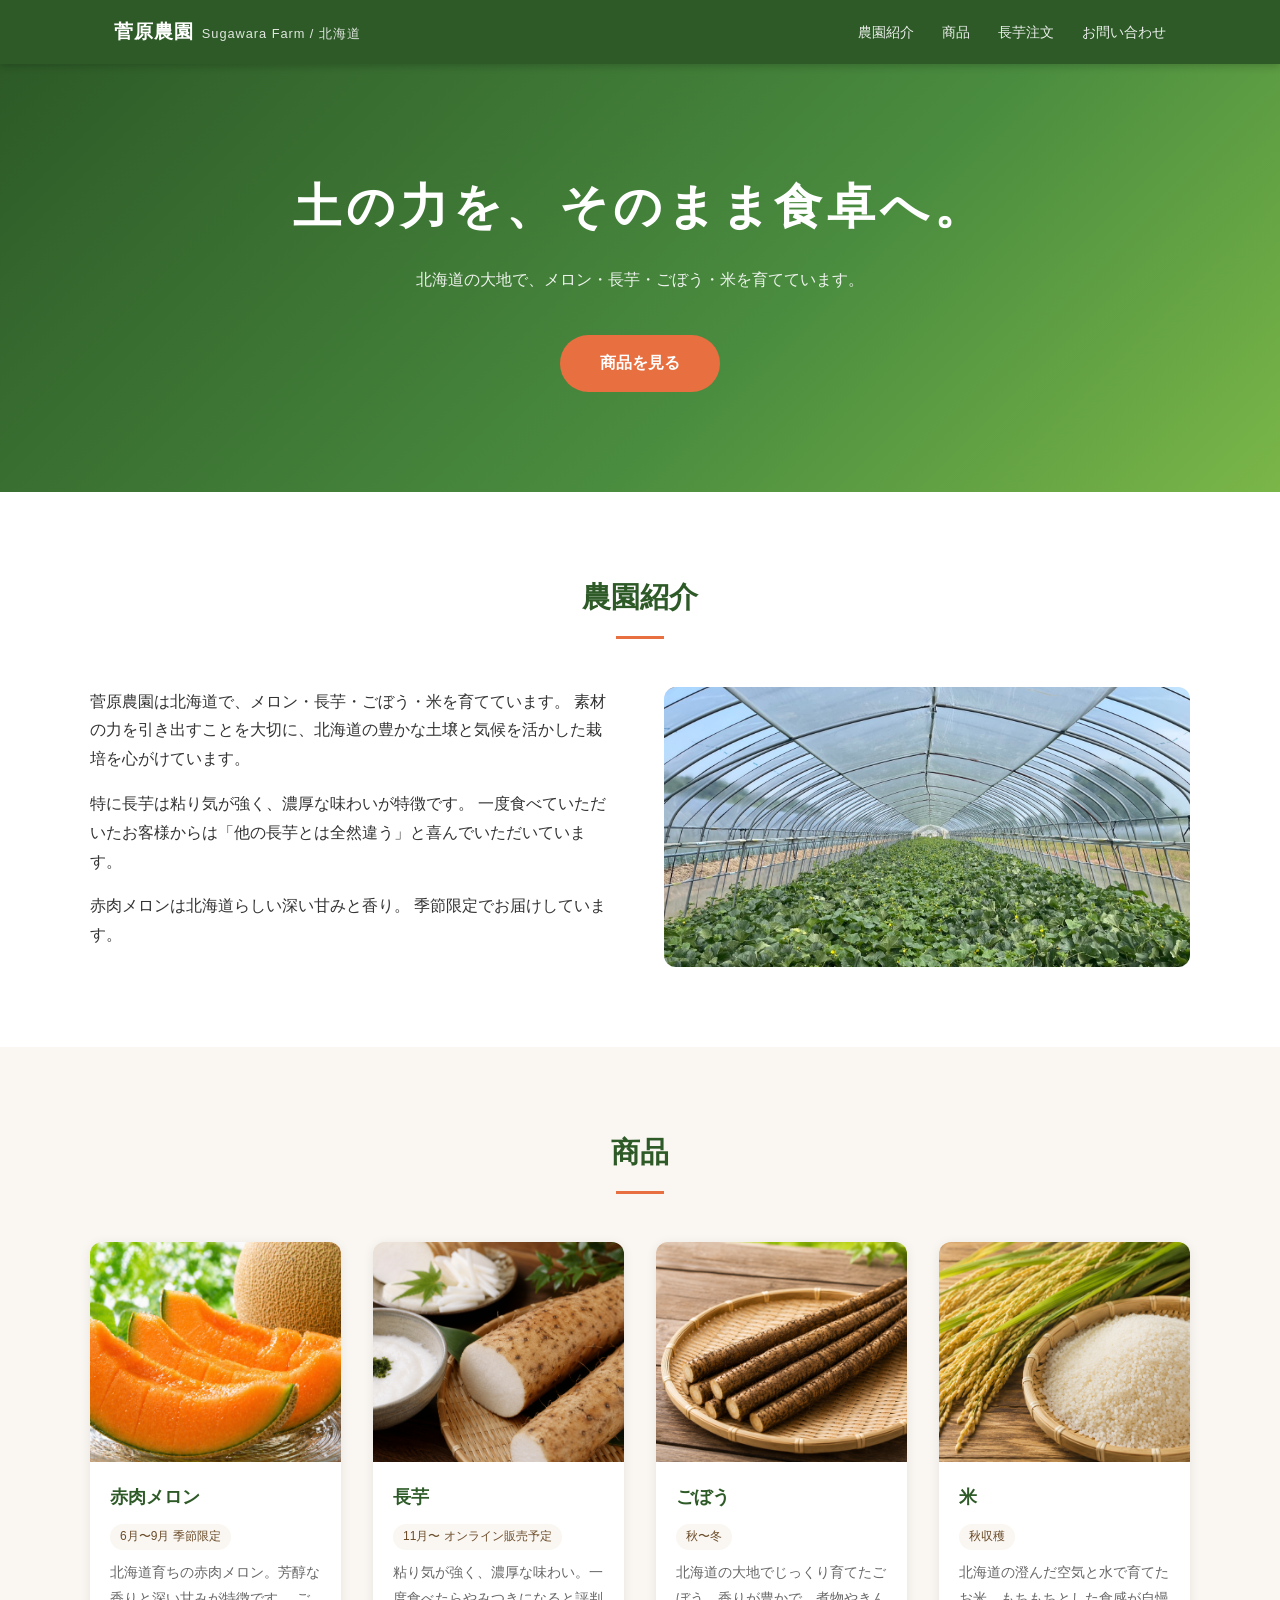
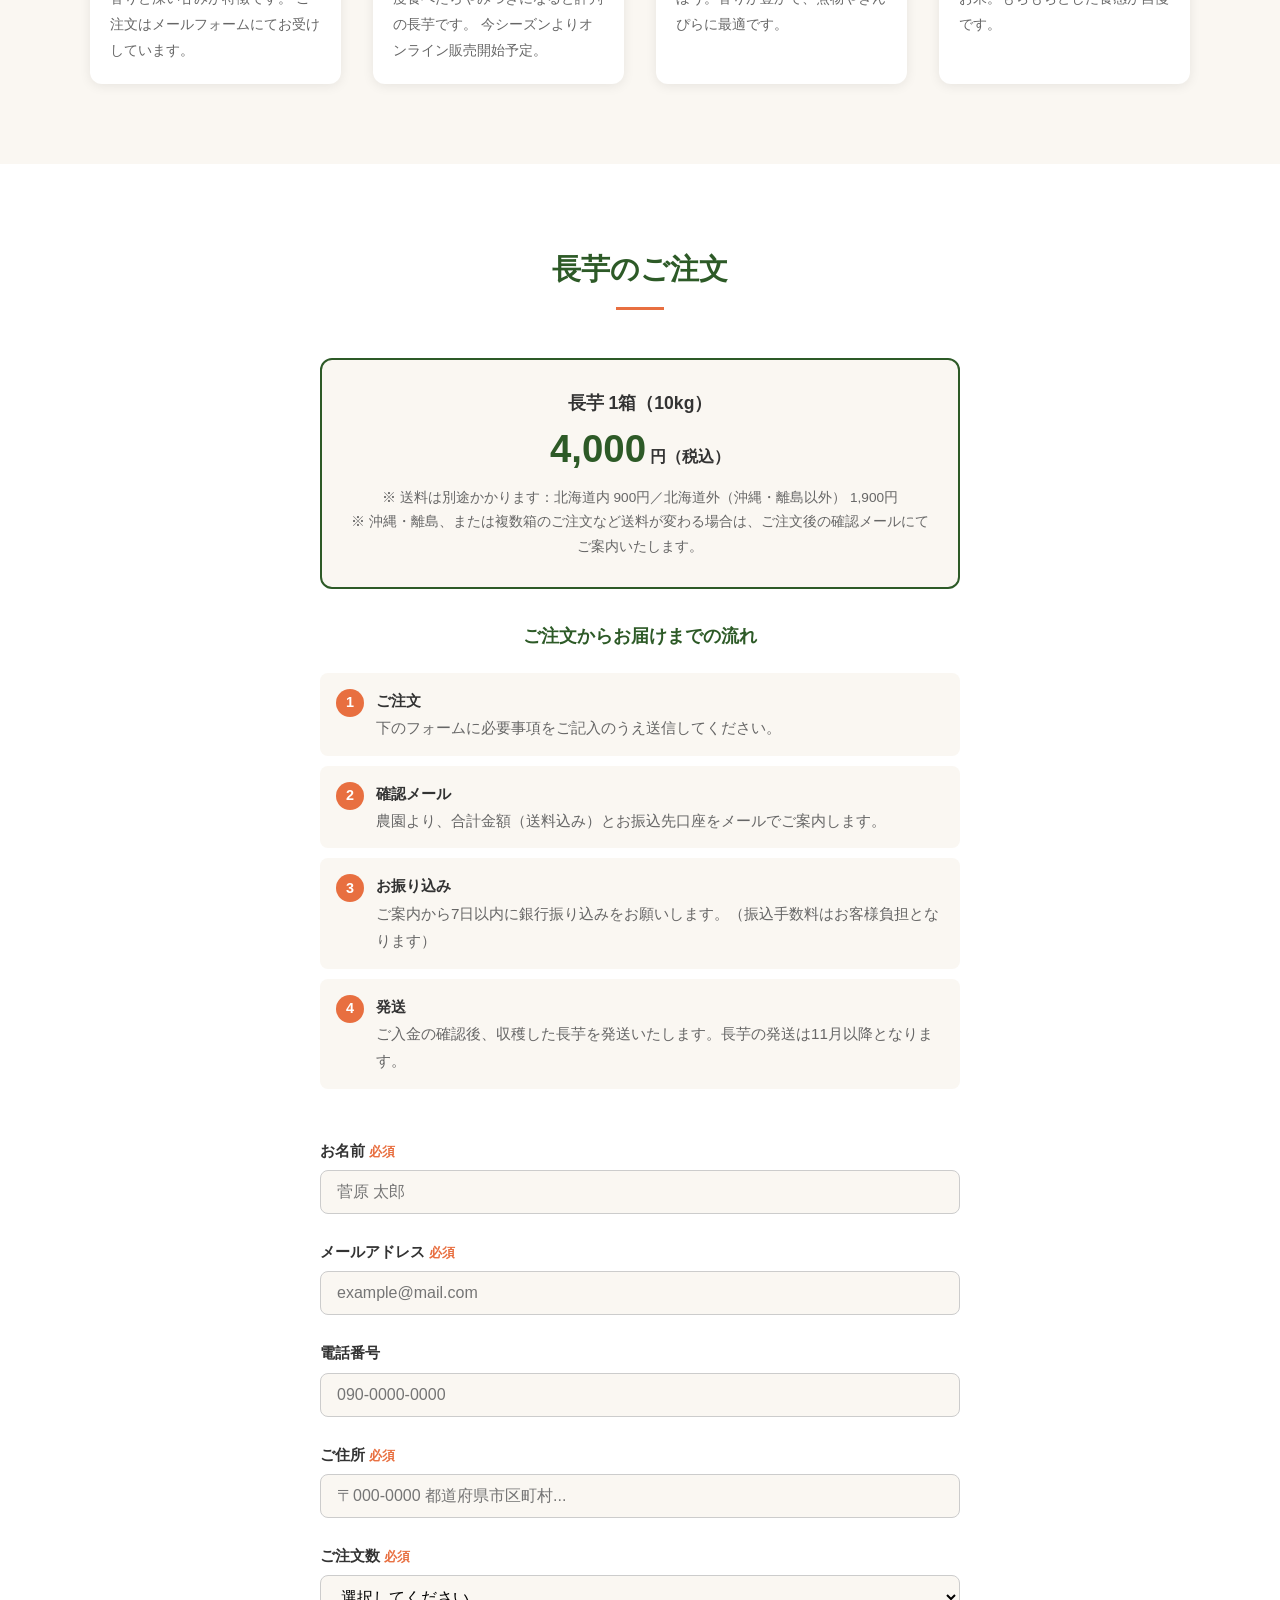
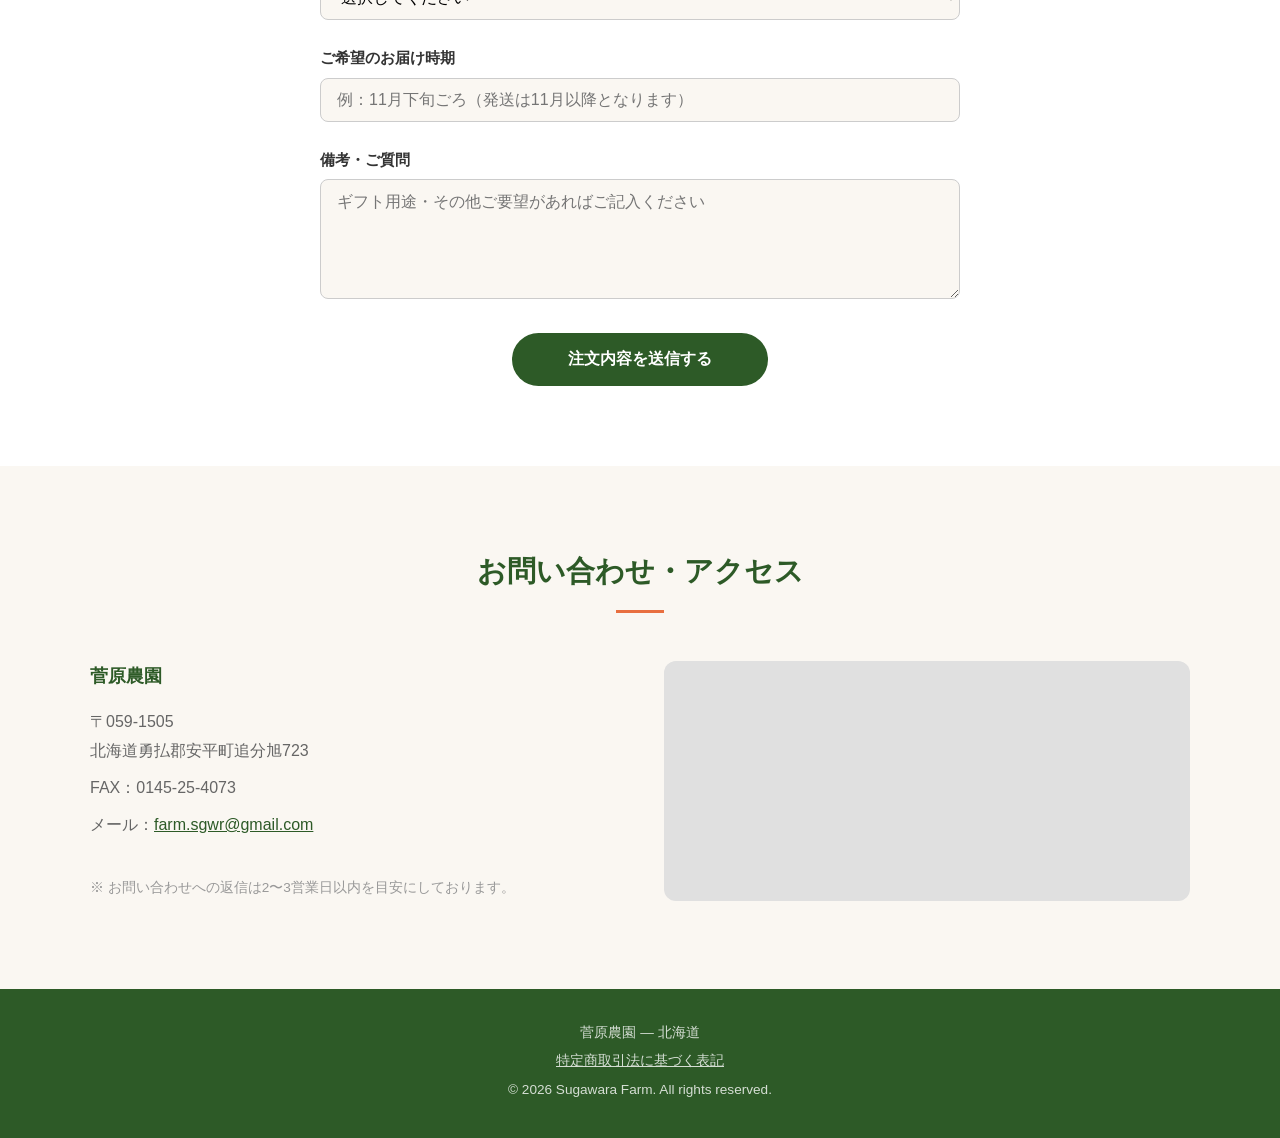
==== index.html @ 5e8b990f "お問い合わせ・特商法ページにメールアドレスを設定 Co-Authored-By: Claude Fable 5 <noreply@anthropic.com>" ====
<!DOCTYPE html>
<html lang="ja">
<head>
  <meta charset="UTF-8">
  <meta name="viewport" content="width=device-width, initial-scale=1.0">
  <title>菅原農園 | 北海道から、大地の恵みをお届けします</title>
  <meta name="description" content="北海道の菅原農園。赤肉メロン・長芋・ごぼう・米を育てています。土の力を、そのまま食卓へ。">
  <link rel="stylesheet" href="css/style.css">
</head>
<body>

  <!-- ヘッダー -->
  <header>
    <div class="header-inner">
      <div class="logo">
        菅原農園<span>Sugawara Farm / 北海道</span>
      </div>
      <nav>
        <ul>
          <li><a href="#about">農園紹介</a></li>
          <li><a href="#products">商品</a></li>
          <li><a href="#order">長芋注文</a></li>
          <li><a href="#contact">お問い合わせ</a></li>
        </ul>
      </nav>
    </div>
  </header>

  <!-- ヒーロー -->
  <section class="hero">
    <p class="hero-catchcopy">土の力を、そのまま食卓へ。</p>
    <p class="hero-sub">北海道の大地で、メロン・長芋・ごぼう・米を育てています。</p>
    <a href="#products" class="hero-btn">商品を見る</a>
  </section>

  <!-- 農園紹介 -->
  <section id="about">
    <div class="section-inner">
      <h2 class="section-title">農園紹介</h2>
      <div class="about-grid">
        <div class="about-text">
          <p>
            菅原農園は北海道で、メロン・長芋・ごぼう・米を育てています。
            素材の力を引き出すことを大切に、北海道の豊かな土壌と気候を活かした栽培を心がけています。
          </p>
          <p>
            特に長芋は粘り気が強く、濃厚な味わいが特徴です。
            一度食べていただいたお客様からは「他の長芋とは全然違う」と喜んでいただいています。
          </p>
          <p>
            赤肉メロンは北海道らしい深い甘みと香り。
            季節限定でお届けしています。
          </p>
        </div>
        <div class="about-img">
          <img src="images/farm.jpeg" alt="菅原農園のメロンハウス">
        </div>
      </div>
    </div>
  </section>

  <!-- 商品 -->
  <section id="products">
    <div class="section-inner">
      <h2 class="section-title">商品</h2>
      <div class="products-grid">

        <!-- メロン -->
        <div class="product-card">
          <div class="product-img melon">
            <img src="images/melon.png" alt="赤肉メロン">
          </div>
          <div class="product-body">
            <p class="product-name">赤肉メロン</p>
            <span class="product-season">6月〜9月 季節限定</span>
            <p class="product-desc">
              北海道育ちの赤肉メロン。芳醇な香りと深い甘みが特徴です。
              ご注文はメールフォームにてお受けしています。
            </p>
          </div>
        </div>

        <!-- 長芋 -->
        <div class="product-card">
          <div class="product-img nagaimo">
            <img src="images/nagaimo.png" alt="長芋">
          </div>
          <div class="product-body">
            <p class="product-name">長芋</p>
            <span class="product-season">11月〜 オンライン販売予定</span>
            <p class="product-desc">
              粘り気が強く、濃厚な味わい。一度食べたらやみつきになると評判の長芋です。
              今シーズンよりオンライン販売開始予定。
            </p>
          </div>
        </div>

        <!-- ごぼう -->
        <div class="product-card">
          <div class="product-img gobo">
            <img src="images/gobou.png" alt="ごぼう">
          </div>
          <div class="product-body">
            <p class="product-name">ごぼう</p>
            <span class="product-season">秋〜冬</span>
            <p class="product-desc">
              北海道の大地でじっくり育てたごぼう。香りが豊かで、煮物やきんぴらに最適です。
            </p>
          </div>
        </div>

        <!-- 米 -->
        <div class="product-card">
          <div class="product-img rice">
            <img src="images/kome.png" alt="米">
          </div>
          <div class="product-body">
            <p class="product-name">米</p>
            <span class="product-season">秋収穫</span>
            <p class="product-desc">
              北海道の澄んだ空気と水で育てたお米。もちもちとした食感が自慢です。
            </p>
          </div>
        </div>

      </div>
    </div>
  </section>

  <!-- 長芋注文フォーム -->
  <section id="order">
    <div class="section-inner">
      <h2 class="section-title">長芋のご注文</h2>

      <div class="price-box">
        <p class="price-item">長芋 1箱（10kg）</p>
        <p class="price-value">4,000<span>円（税込）</span></p>
        <p class="price-note">※ 送料は別途かかります：北海道内 900円／北海道外（沖縄・離島以外） 1,900円<br>※ 沖縄・離島、または複数箱のご注文など送料が変わる場合は、ご注文後の確認メールにてご案内いたします。</p>
      </div>

      <div class="order-flow">
        <h3>ご注文からお届けまでの流れ</h3>
        <ol>
          <li><strong>ご注文</strong><br>下のフォームに必要事項をご記入のうえ送信してください。</li>
          <li><strong>確認メール</strong><br>農園より、合計金額（送料込み）とお振込先口座をメールでご案内します。</li>
          <li><strong>お振り込み</strong><br>ご案内から7日以内に銀行振り込みをお願いします。（振込手数料はお客様負担となります）</li>
          <li><strong>発送</strong><br>ご入金の確認後、収穫した長芋を発送いたします。長芋の発送は11月以降となります。</li>
        </ol>
      </div>

      <!-- Formspree を使用（無料）。action の「YOUR_FORM_ID」を置き換えてください -->
      <form class="order-form" action="https://formspree.io/f/YOUR_FORM_ID" method="POST">

        <div class="form-group">
          <label>お名前<span class="required">必須</span></label>
          <input type="text" name="name" placeholder="菅原 太郎" required>
        </div>

        <div class="form-group">
          <label>メールアドレス<span class="required">必須</span></label>
          <input type="email" name="email" placeholder="example@mail.com" required>
        </div>

        <div class="form-group">
          <label>電話番号</label>
          <input type="tel" name="phone" placeholder="090-0000-0000">
        </div>

        <div class="form-group">
          <label>ご住所<span class="required">必須</span></label>
          <input type="text" name="address" placeholder="〒000-0000 都道府県市区町村..." required>
        </div>

        <div class="form-group">
          <label>ご注文数<span class="required">必須</span></label>
          <select name="quantity" required>
            <option value="">選択してください</option>
            <option value="1箱（10kg）">1箱（10kg）</option>
            <option value="2箱（20kg）">2箱（20kg）</option>
            <option value="3箱（30kg）">3箱（30kg）</option>
            <option value="その他">その他（備考欄にご記入ください）</option>
          </select>
        </div>

        <div class="form-group">
          <label>ご希望のお届け時期</label>
          <input type="text" name="delivery" placeholder="例：11月下旬ごろ（発送は11月以降となります）">
        </div>

        <div class="form-group">
          <label>備考・ご質問</label>
          <textarea name="message" placeholder="ギフト用途・その他ご要望があればご記入ください"></textarea>
        </div>

        <div class="form-submit">
          <button type="submit" class="submit-btn">注文内容を送信する</button>
        </div>

      </form>
    </div>
  </section>

  <!-- お問い合わせ・アクセス -->
  <section id="contact">
    <div class="section-inner">
      <h2 class="section-title">お問い合わせ・アクセス</h2>
      <div class="contact-grid">
        <div class="contact-info">
          <h3>菅原農園</h3>
          <p>〒059-1505<br>北海道勇払郡安平町追分旭723</p>
          <p>FAX：0145-25-4073</p>
          <p>メール：<a href="mailto:farm.sgwr@gmail.com">farm.sgwr@gmail.com</a></p>
          <br>
          <p style="color: #999; font-size: 0.85rem;">
            ※ お問い合わせへの返信は2〜3営業日以内を目安にしております。
          </p>
        </div>
        <div class="map-placeholder">
          <iframe src="https://maps.google.com/maps?q=北海道勇払郡安平町追分旭723&output=embed" width="100%" height="240" style="border:0; border-radius:12px;" allowfullscreen="" loading="lazy"></iframe>
        </div>
      </div>
    </div>
  </section>

  <!-- フッター -->
  <footer>
    <p>菅原農園 — 北海道</p>
    <p><a href="tokushoho.html" style="text-decoration: underline;">特定商取引法に基づく表記</a></p>
    <p>&copy; 2026 Sugawara Farm. All rights reserved.</p>
  </footer>

</body>
</html>
---- css/style.css ----
/* ===========================
   菅原農園 - スタイルシート
   =========================== */

/* リセット・基本設定 */
*, *::before, *::after {
  box-sizing: border-box;
  margin: 0;
  padding: 0;
}

:root {
  --green:      #2D5A27;
  --green-light:#4A8C3F;
  --brown:      #6B4C2A;
  --accent:     #E86F40;
  --bg:         #FAF7F2;
  --white:      #FFFFFF;
  --text:       #333333;
  --text-light: #666666;
}

html {
  scroll-behavior: smooth;
}

body {
  font-family: 'Hiragino Kaku Gothic ProN', 'Noto Sans JP', sans-serif;
  background-color: var(--bg);
  color: var(--text);
  line-height: 1.8;
}

img {
  max-width: 100%;
  height: auto;
  display: block;
}

a {
  color: inherit;
  text-decoration: none;
}

/* ===========================
   ヘッダー・ナビ
   =========================== */
header {
  background-color: var(--green);
  position: sticky;
  top: 0;
  z-index: 100;
  box-shadow: 0 2px 8px rgba(0,0,0,0.2);
}

.header-inner {
  max-width: 1100px;
  margin: 0 auto;
  padding: 0 24px;
  display: flex;
  align-items: center;
  justify-content: space-between;
  height: 64px;
}

.logo {
  color: var(--white);
  font-size: 1.2rem;
  font-weight: bold;
  letter-spacing: 0.05em;
}

.logo span {
  font-size: 0.8rem;
  font-weight: normal;
  margin-left: 8px;
  opacity: 0.85;
}

nav ul {
  list-style: none;
  display: flex;
  gap: 28px;
}

nav a {
  color: var(--white);
  font-size: 0.9rem;
  opacity: 0.9;
  transition: opacity 0.2s;
}

nav a:hover {
  opacity: 1;
  border-bottom: 2px solid var(--accent);
}

/* ===========================
   ヒーローセクション
   =========================== */
.hero {
  background: linear-gradient(135deg, var(--green) 0%, var(--green-light) 60%, #7AB648 100%);
  color: var(--white);
  text-align: center;
  padding: 100px 24px;
}

.hero-catchcopy {
  font-size: clamp(1.8rem, 4vw, 3rem);
  font-weight: bold;
  letter-spacing: 0.1em;
  margin-bottom: 16px;
}

.hero-sub {
  font-size: 1rem;
  opacity: 0.9;
  margin-bottom: 40px;
}

.hero-btn {
  display: inline-block;
  background-color: var(--accent);
  color: var(--white);
  padding: 14px 40px;
  border-radius: 40px;
  font-size: 1rem;
  font-weight: bold;
  transition: background-color 0.2s, transform 0.2s;
}

.hero-btn:hover {
  background-color: #d45e30;
  transform: translateY(-2px);
}

/* ===========================
   セクション共通
   =========================== */
section {
  padding: 80px 24px;
}

.section-inner {
  max-width: 1100px;
  margin: 0 auto;
}

.section-title {
  font-size: 1.8rem;
  font-weight: bold;
  color: var(--green);
  text-align: center;
  margin-bottom: 8px;
}

.section-title::after {
  content: '';
  display: block;
  width: 48px;
  height: 3px;
  background-color: var(--accent);
  margin: 12px auto 48px;
}

/* ===========================
   農園紹介
   =========================== */
#about {
  background-color: var(--white);
}

.about-grid {
  display: grid;
  grid-template-columns: 1fr 1fr;
  gap: 48px;
  align-items: center;
}

.about-text p {
  margin-bottom: 16px;
  color: var(--text);
}

.about-img {
  background-color: #e8e8e8;
  border-radius: 12px;
  height: 280px;
  display: flex;
  align-items: center;
  justify-content: center;
  color: var(--text-light);
  font-size: 0.9rem;
  overflow: hidden;
}

.about-img img {
  width: 100%;
  height: 100%;
  object-fit: cover;
}

/* ===========================
   商品
   =========================== */
#products {
  background-color: var(--bg);
}

.products-grid {
  display: grid;
  grid-template-columns: repeat(4, 1fr);
  gap: 32px;
}

@media (max-width: 900px) {
  .products-grid {
    grid-template-columns: repeat(2, 1fr);
  }
}

@media (max-width: 480px) {
  .products-grid {
    grid-template-columns: 1fr;
  }
}

.product-card {
  background-color: var(--white);
  border-radius: 12px;
  overflow: hidden;
  box-shadow: 0 2px 12px rgba(0,0,0,0.08);
  transition: transform 0.2s, box-shadow 0.2s;
}

.product-card:hover {
  transform: translateY(-4px);
  box-shadow: 0 8px 24px rgba(0,0,0,0.12);
}

.product-img {
  background-color: #e8e8e8;
  height: 220px;
  overflow: hidden;
  position: relative;
}

.product-img img {
  position: absolute;
  top: 0;
  left: 0;
  width: 100%;
  height: 100%;
  object-fit: cover;
  object-position: center;
}

.product-img.melon   { background-color: #fde8dc; }
.product-img.nagaimo { background-color: #e8eedc; }
.product-img.gobo    { background-color: #ede4d4; }
.product-img.rice    { background-color: #fdf6dc; }

.product-body {
  padding: 20px;
}

.product-name {
  font-size: 1.1rem;
  font-weight: bold;
  color: var(--green);
  margin-bottom: 8px;
}

.product-season {
  display: inline-block;
  background-color: var(--bg);
  color: var(--brown);
  font-size: 0.75rem;
  padding: 2px 10px;
  border-radius: 20px;
  margin-bottom: 10px;
}

.product-desc {
  font-size: 0.9rem;
  color: var(--text-light);
}

/* ===========================
   注文フォーム
   =========================== */
#order {
  background-color: var(--white);
}

/* 価格表示 */
.price-box {
  max-width: 640px;
  margin: 0 auto 32px;
  background-color: var(--bg);
  border: 2px solid var(--green);
  border-radius: 12px;
  padding: 28px 24px;
  text-align: center;
}

.price-item {
  font-size: 1.1rem;
  font-weight: bold;
  color: var(--text);
  margin-bottom: 4px;
}

.price-value {
  font-size: 2.4rem;
  font-weight: bold;
  color: var(--green);
  line-height: 1.3;
  margin-bottom: 12px;
}

.price-value span {
  font-size: 1rem;
  color: var(--text);
  margin-left: 4px;
}

.price-note {
  font-size: 0.85rem;
  color: var(--text-light);
}

/* 注文の流れ */
.order-flow {
  max-width: 640px;
  margin: 0 auto 48px;
}

.order-flow h3 {
  font-size: 1.1rem;
  color: var(--green);
  text-align: center;
  margin-bottom: 20px;
}

.order-flow ol {
  list-style: none;
  counter-reset: flow;
}

.order-flow li {
  counter-increment: flow;
  position: relative;
  padding: 14px 16px 14px 56px;
  background-color: var(--bg);
  border-radius: 8px;
  margin-bottom: 10px;
  font-size: 0.95rem;
  color: var(--text-light);
}

.order-flow li strong {
  color: var(--text);
}

.order-flow li::before {
  content: counter(flow);
  position: absolute;
  left: 16px;
  top: 16px;
  width: 28px;
  height: 28px;
  background-color: var(--accent);
  color: var(--white);
  border-radius: 50%;
  display: flex;
  align-items: center;
  justify-content: center;
  font-weight: bold;
  font-size: 0.9rem;
}

.order-note {
  text-align: center;
  color: var(--text-light);
  margin-bottom: 40px;
  font-size: 0.95rem;
}

.order-form {
  max-width: 640px;
  margin: 0 auto;
}

.form-group {
  margin-bottom: 24px;
}

.form-group label {
  display: block;
  font-weight: bold;
  margin-bottom: 6px;
  color: var(--text);
  font-size: 0.95rem;
}

.form-group label .required {
  color: var(--accent);
  margin-left: 4px;
  font-size: 0.8rem;
}

.form-group input,
.form-group select,
.form-group textarea {
  width: 100%;
  padding: 12px 16px;
  border: 1px solid #ccc;
  border-radius: 8px;
  font-size: 1rem;
  font-family: inherit;
  background-color: var(--bg);
  transition: border-color 0.2s;
}

.form-group input:focus,
.form-group select:focus,
.form-group textarea:focus {
  outline: none;
  border-color: var(--green);
}

.form-group textarea {
  height: 120px;
  resize: vertical;
}

.form-submit {
  text-align: center;
}

.submit-btn {
  background-color: var(--green);
  color: var(--white);
  border: none;
  padding: 16px 56px;
  border-radius: 40px;
  font-size: 1rem;
  font-weight: bold;
  cursor: pointer;
  transition: background-color 0.2s, transform 0.2s;
}

.submit-btn:hover {
  background-color: var(--green-light);
  transform: translateY(-2px);
}

/* ===========================
   お問い合わせ・アクセス
   =========================== */
#contact {
  background-color: var(--bg);
}

.contact-grid {
  display: grid;
  grid-template-columns: 1fr 1fr;
  gap: 48px;
}

.contact-info h3 {
  font-size: 1.1rem;
  color: var(--green);
  margin-bottom: 16px;
}

.contact-info p {
  color: var(--text-light);
  margin-bottom: 8px;
}

.contact-info a {
  color: var(--green);
  text-decoration: underline;
}

.map-placeholder {
  background-color: #e0e0e0;
  border-radius: 12px;
  height: 240px;
  display: flex;
  align-items: center;
  justify-content: center;
  color: var(--text-light);
  font-size: 0.9rem;
}

/* ===========================
   特定商取引法ページ
   =========================== */
.legal-table {
  width: 100%;
  max-width: 760px;
  margin: 0 auto;
  border-collapse: collapse;
  background-color: var(--white);
  border-radius: 12px;
  overflow: hidden;
  box-shadow: 0 2px 12px rgba(0,0,0,0.08);
}

.legal-table th,
.legal-table td {
  padding: 16px 20px;
  border-bottom: 1px solid #eee;
  text-align: left;
  font-size: 0.95rem;
  vertical-align: top;
}

.legal-table th {
  background-color: var(--bg);
  color: var(--green);
  font-weight: bold;
  width: 32%;
  white-space: nowrap;
}

@media (max-width: 600px) {
  .legal-table th,
  .legal-table td {
    display: block;
    width: 100%;
  }

  .legal-table th {
    border-bottom: none;
    padding-bottom: 4px;
  }
}

.legal-note {
  font-size: 0.85rem;
  color: var(--text-light);
}

.legal-back {
  text-align: center;
  margin-top: 40px;
}

.legal-back a {
  color: var(--green);
  text-decoration: underline;
}

/* ===========================
   フッター
   =========================== */
footer {
  background-color: var(--green);
  color: var(--white);
  text-align: center;
  padding: 32px 24px;
}

footer p {
  opacity: 0.8;
  font-size: 0.85rem;
  margin-bottom: 4px;
}

/* ===========================
   レスポンシブ
   =========================== */
@media (max-width: 768px) {
  nav ul {
    gap: 16px;
  }

  .about-grid,
  .contact-grid {
    grid-template-columns: 1fr;
  }

  .about-img {
    height: 200px;
  }

  .hero {
    padding: 72px 24px;
  }
}

@media (max-width: 480px) {
  .header-inner {
    flex-direction: column;
    height: auto;
    padding: 10px 16px;
    gap: 8px;
  }

  .logo {
    font-size: 1rem;
  }

  .logo span {
    display: none;
  }

  nav ul {
    gap: 16px;
  }

  nav a {
    font-size: 0.85rem;
  }
}
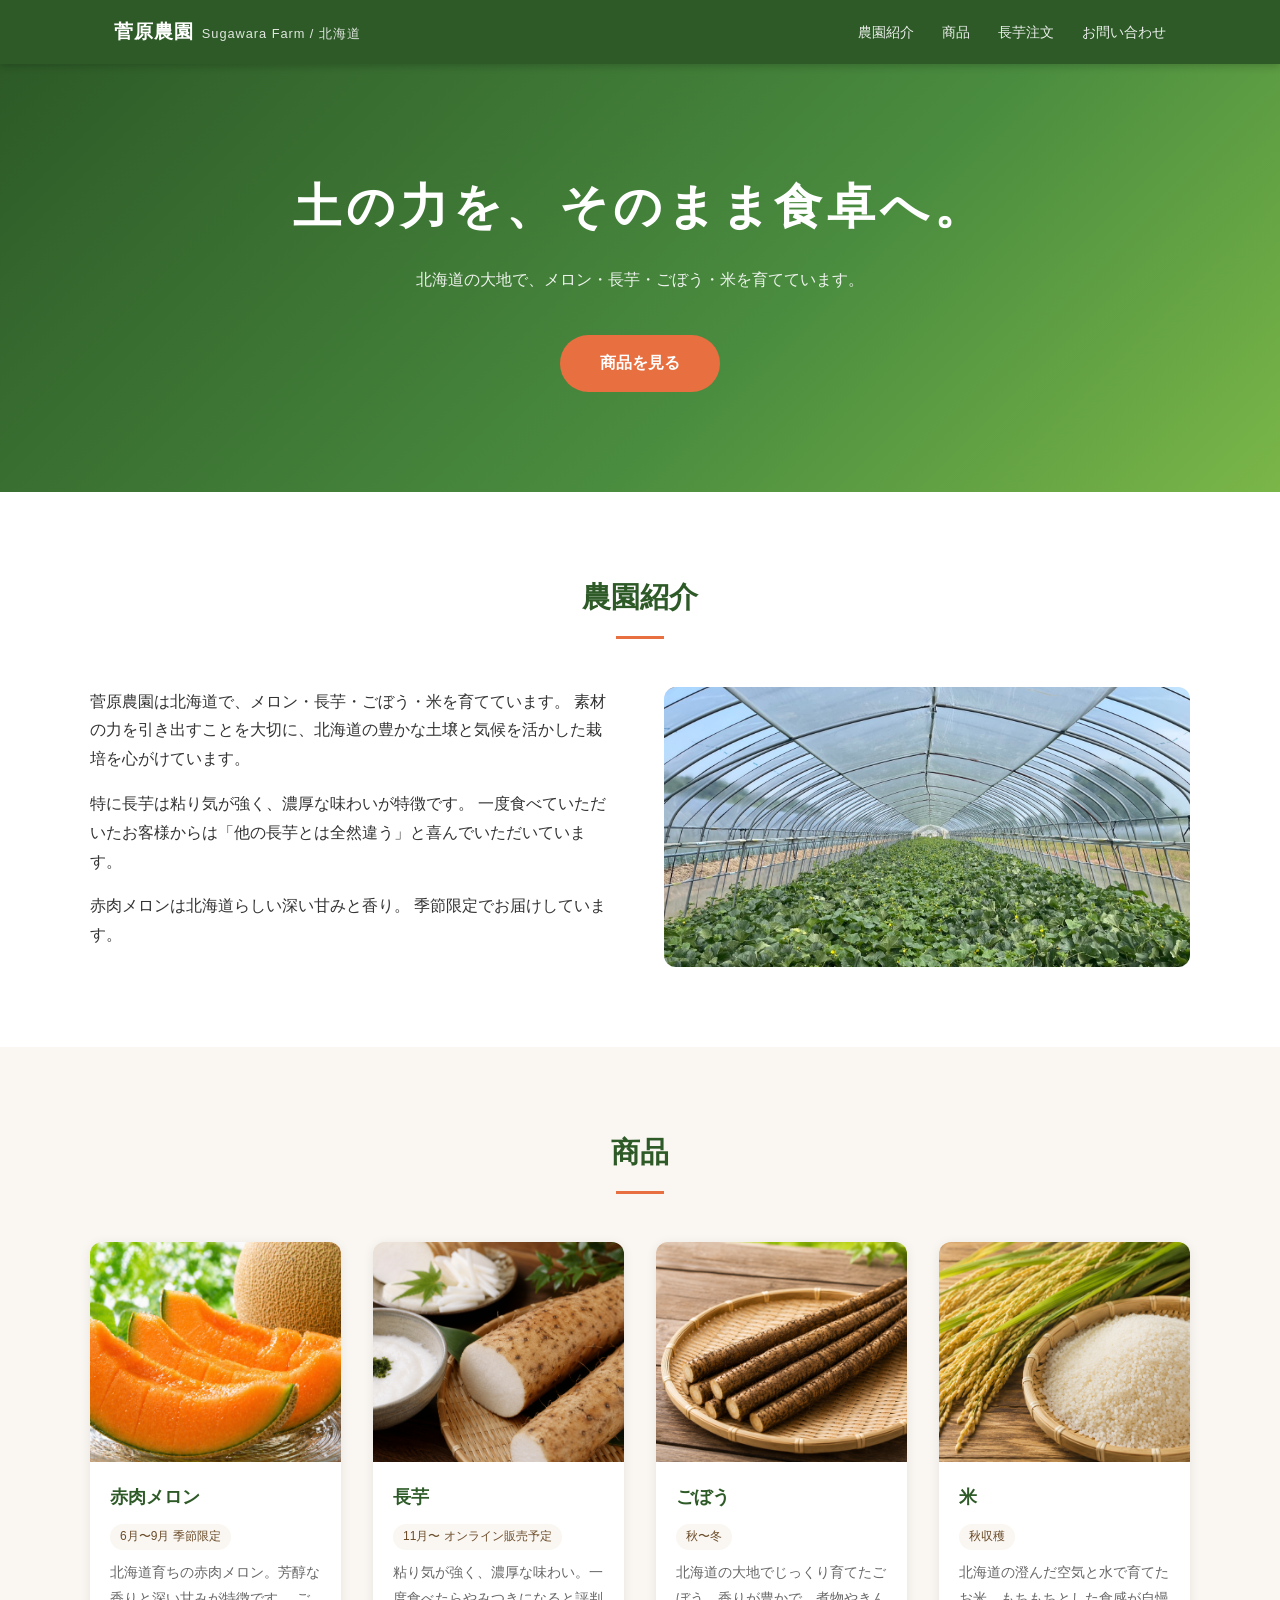
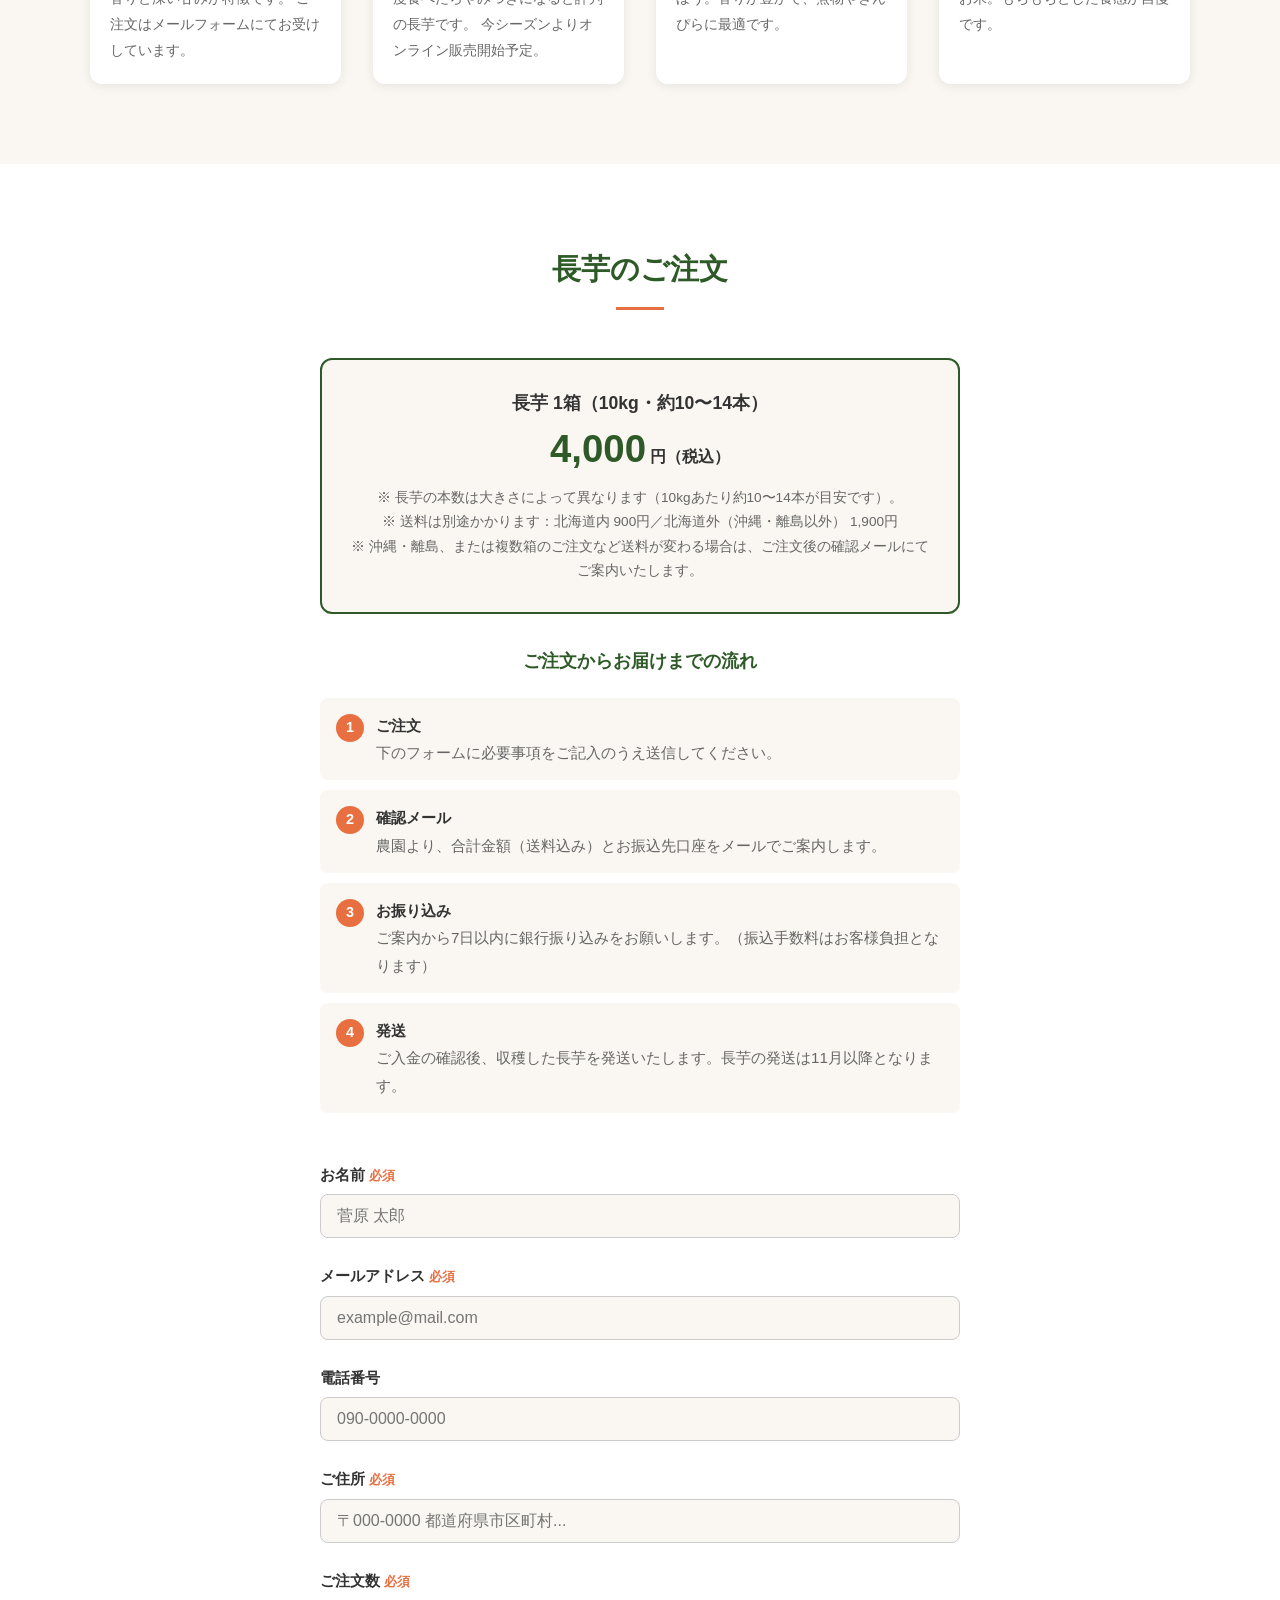
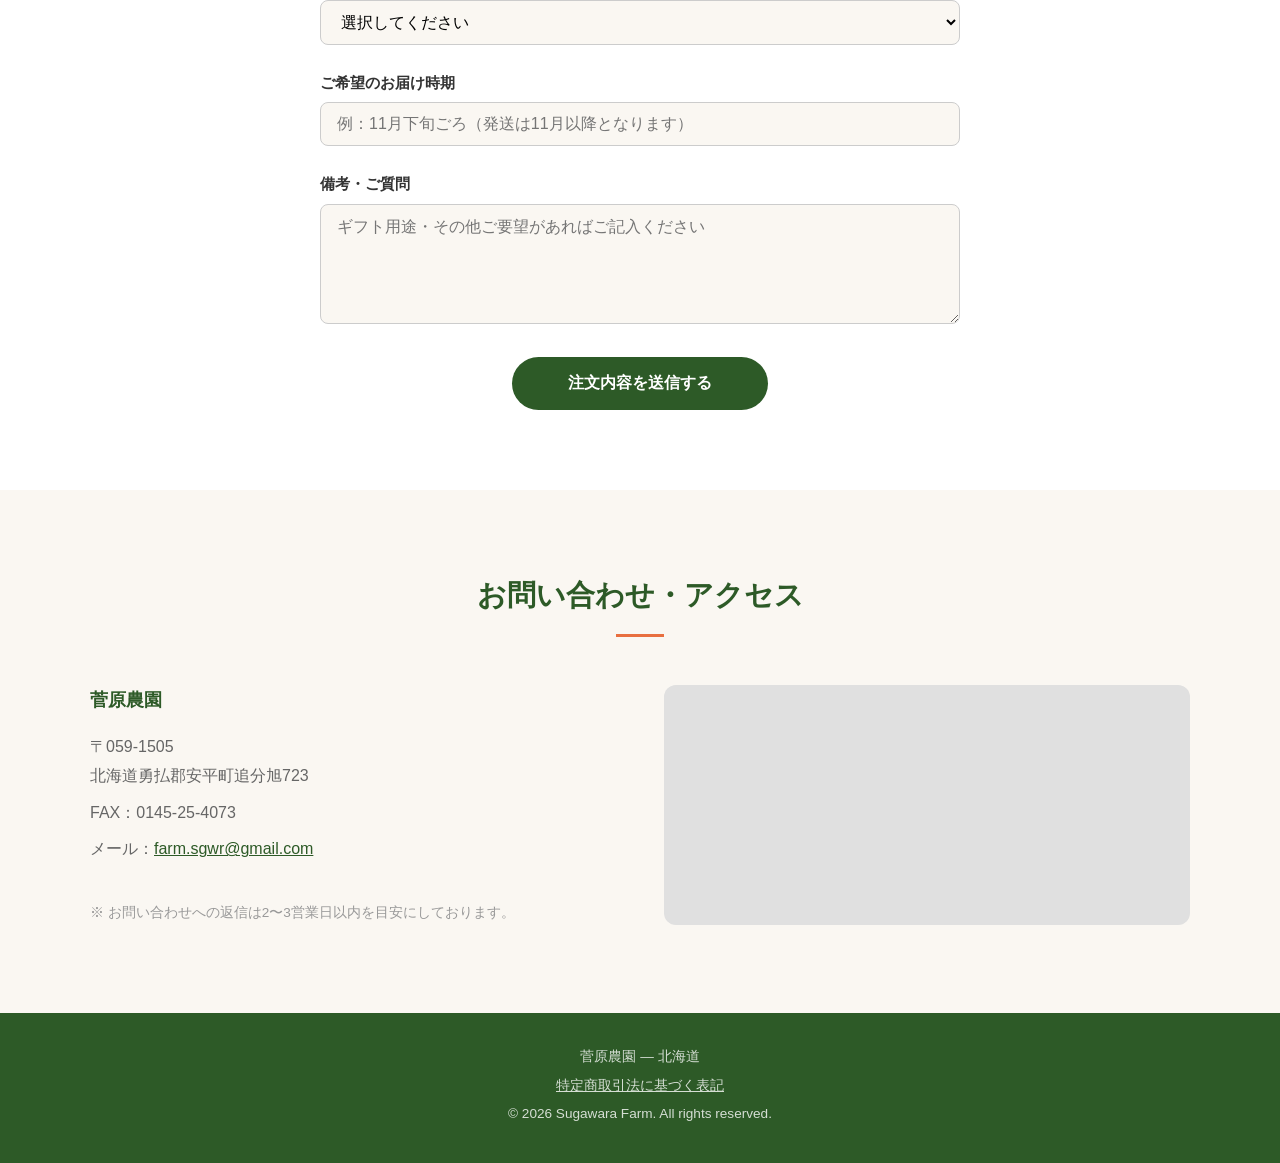
==== commit 48176977: "長芋1箱の本数の目安（約10〜14本）を追記 Co-Authored-By: Claude Fable 5 <noreply@anthropic.com>" ====
--- a/index.html
+++ b/index.html
@@ -133,9 +133,9 @@
       <h2 class="section-title">長芋のご注文</h2>
 
       <div class="price-box">
-        <p class="price-item">長芋 1箱（10kg）</p>
+        <p class="price-item">長芋 1箱（10kg・約10〜14本）</p>
         <p class="price-value">4,000<span>円（税込）</span></p>
-        <p class="price-note">※ 送料は別途かかります：北海道内 900円／北海道外（沖縄・離島以外） 1,900円<br>※ 沖縄・離島、または複数箱のご注文など送料が変わる場合は、ご注文後の確認メールにてご案内いたします。</p>
+        <p class="price-note">※ 長芋の本数は大きさによって異なります（10kgあたり約10〜14本が目安です）。<br>※ 送料は別途かかります：北海道内 900円／北海道外（沖縄・離島以外） 1,900円<br>※ 沖縄・離島、または複数箱のご注文など送料が変わる場合は、ご注文後の確認メールにてご案内いたします。</p>
       </div>
 
       <div class="order-flow">
@@ -148,8 +148,11 @@
         </ol>
       </div>
 
-      <!-- Formspree を使用（無料）。action の「YOUR_FORM_ID」を置き換えてください -->
-      <form class="order-form" action="https://formspree.io/f/YOUR_FORM_ID" method="POST">
+      <!-- Formspree（無料）。送信内容は farm.sgwr@gmail.com に届きます -->
+      <form class="order-form" action="https://formspree.io/f/mzdqyvvo" method="POST">
+
+        <!-- 農園に届くメールの件名 -->
+        <input type="hidden" name="_subject" value="【菅原農園】長芋のご注文が届きました">
 
         <div class="form-group">
           <label>お名前<span class="required">必須</span></label>
@@ -175,9 +178,9 @@
           <label>ご注文数<span class="required">必須</span></label>
           <select name="quantity" required>
             <option value="">選択してください</option>
-            <option value="1箱（10kg）">1箱（10kg）</option>
-            <option value="2箱（20kg）">2箱（20kg）</option>
-            <option value="3箱（30kg）">3箱（30kg）</option>
+            <option value="1箱（10kg・約10〜14本）">1箱（10kg・約10〜14本）</option>
+            <option value="2箱（20kg・約20〜28本）">2箱（20kg・約20〜28本）</option>
+            <option value="3箱（30kg・約30〜42本）">3箱（30kg・約30〜42本）</option>
             <option value="その他">その他（備考欄にご記入ください）</option>
           </select>
         </div>
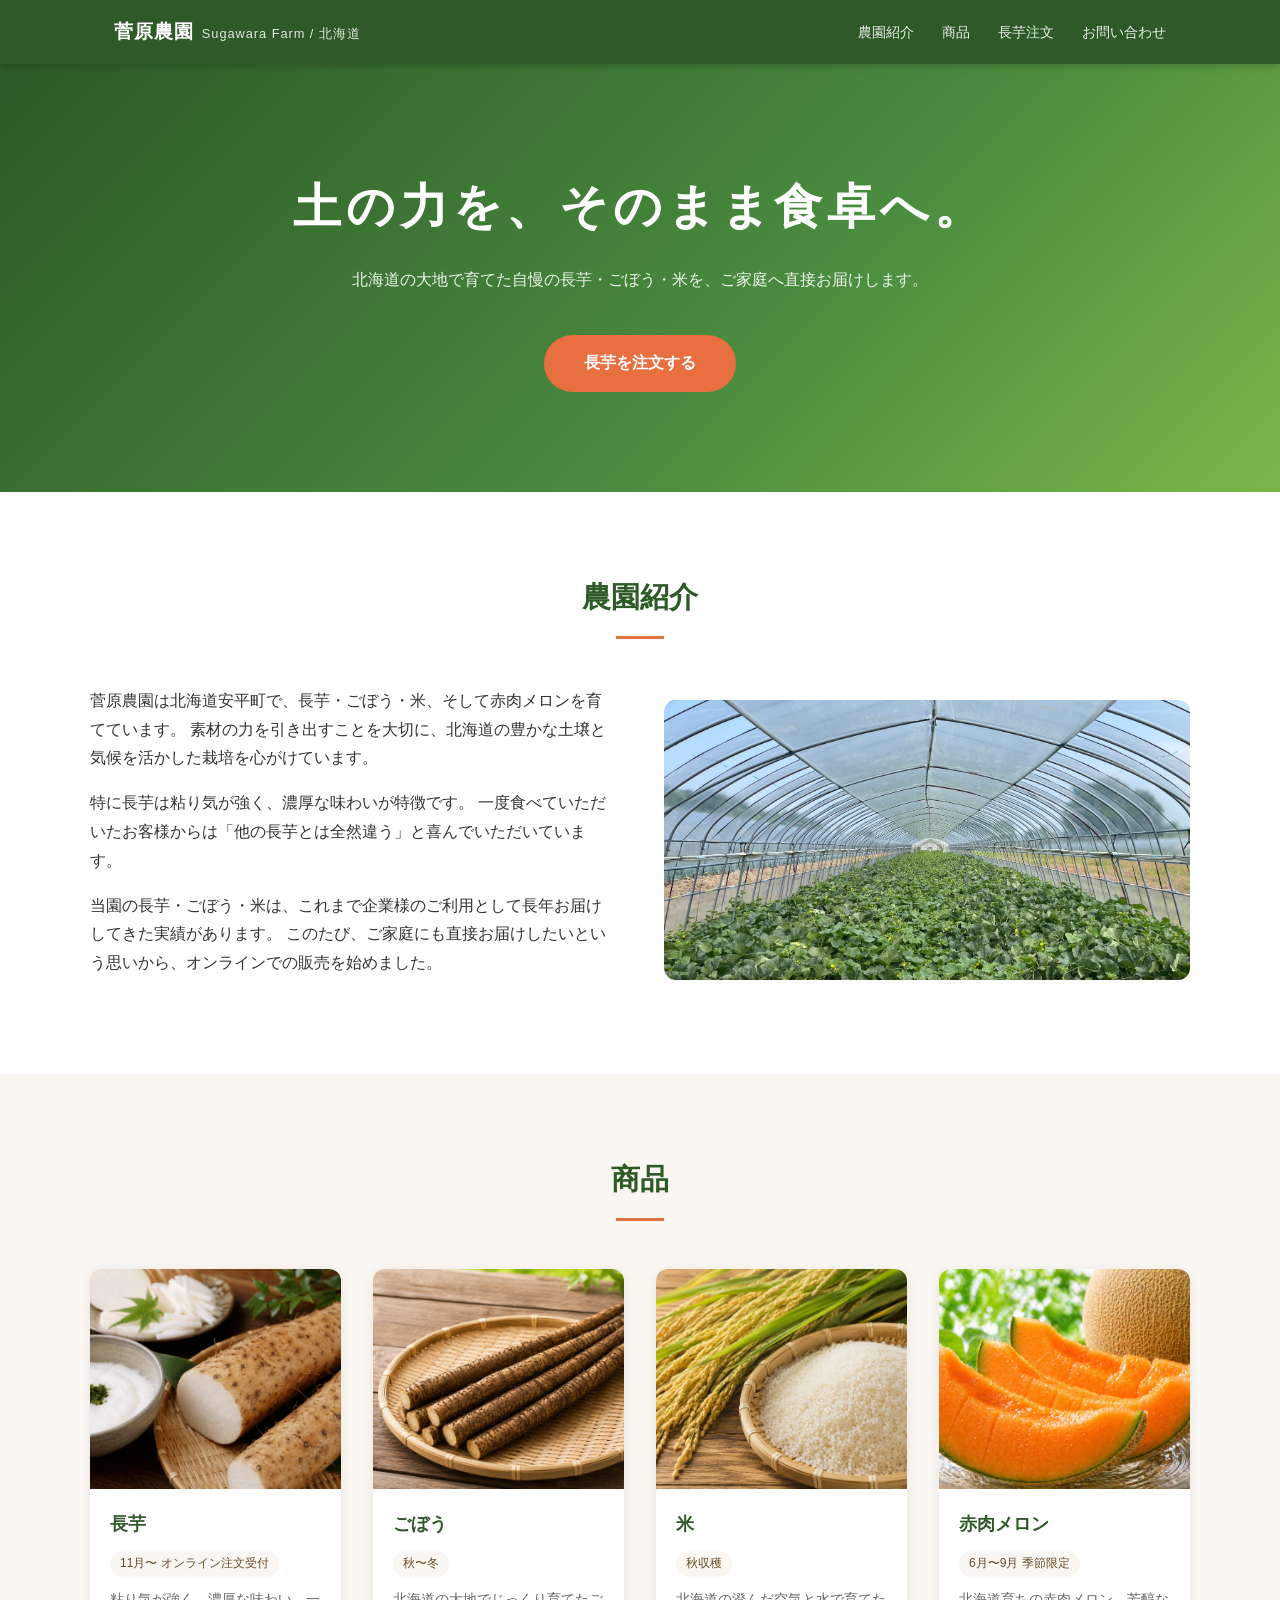
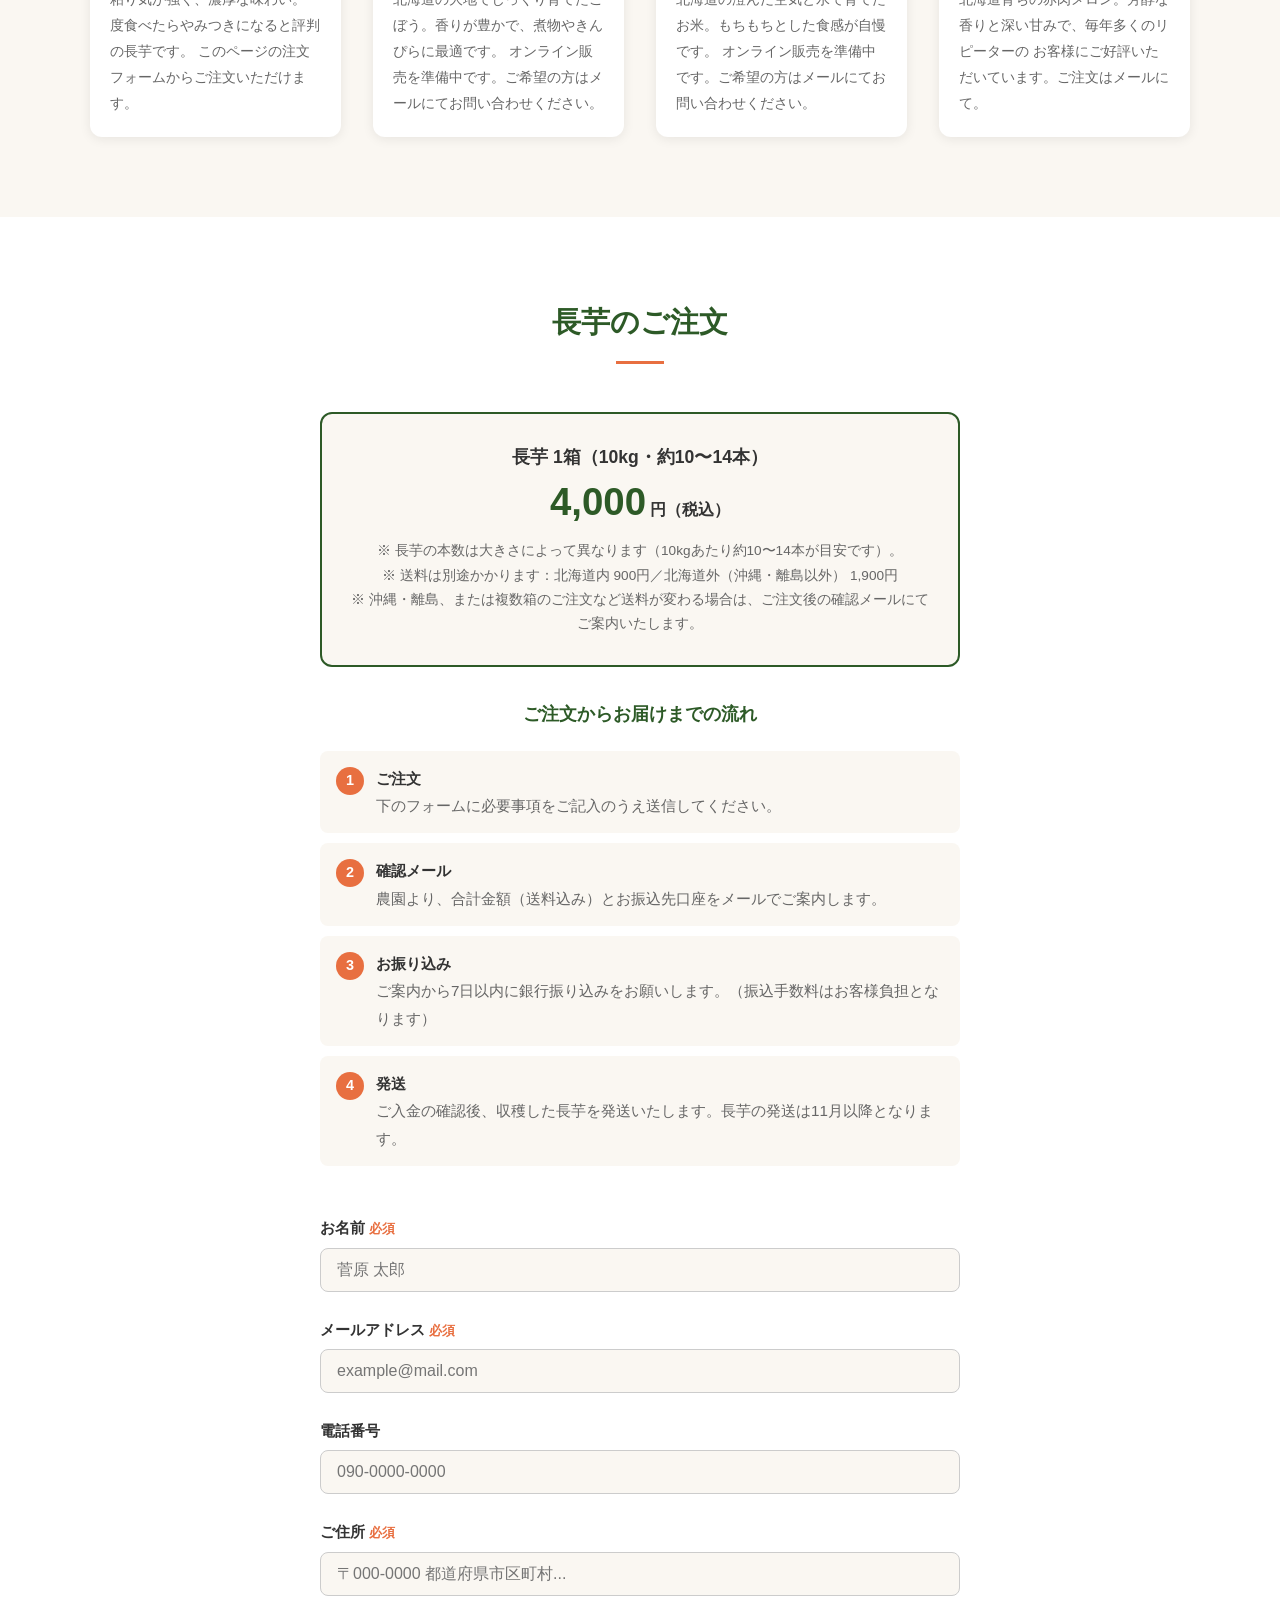
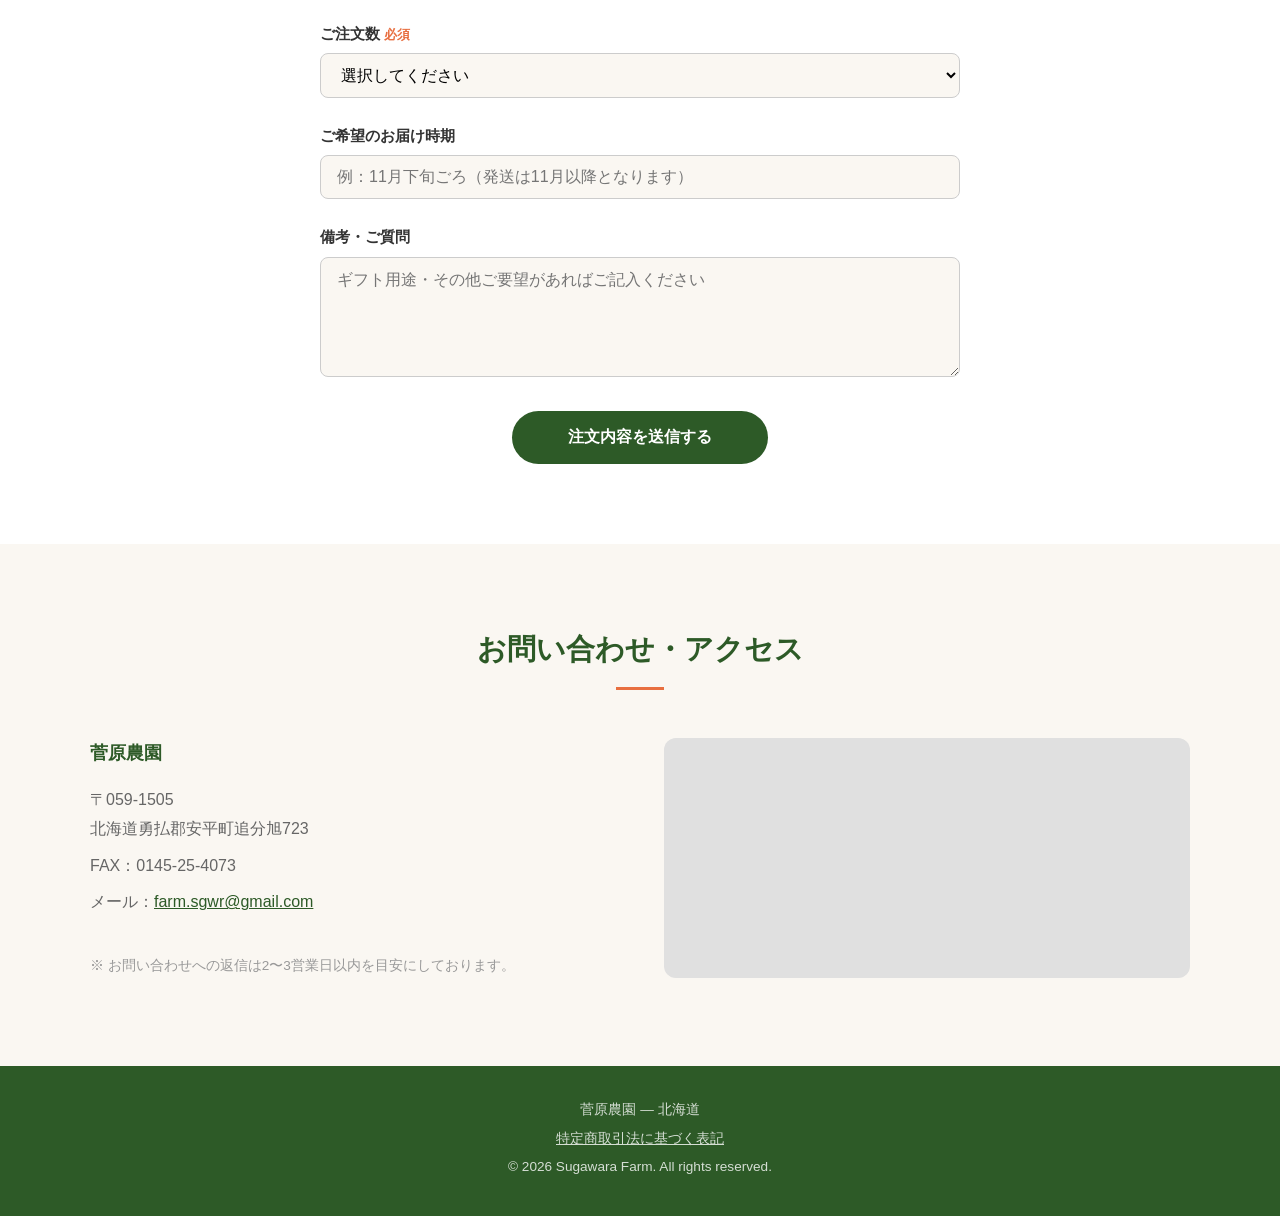
==== commit 6d548298: "長芋・ごぼう・米を主役にした構成に変更（メロンは看板商品として最後に） Co-Authored-By: Claude Fable 5 <noreply@anthropic.com>" ====
--- a/index.html
+++ b/index.html
@@ -3,8 +3,8 @@
 <head>
   <meta charset="UTF-8">
   <meta name="viewport" content="width=device-width, initial-scale=1.0">
-  <title>菅原農園 | 北海道から、大地の恵みをお届けします</title>
-  <meta name="description" content="北海道の菅原農園。赤肉メロン・長芋・ごぼう・米を育てています。土の力を、そのまま食卓へ。">
+  <title>菅原農園 | 北海道安平町の長芋・ごぼう・米を産地直送</title>
+  <meta name="description" content="北海道安平町の菅原農園。粘りの強い長芋、香り豊かなごぼう、お米を産地直送でお届けします。長芋はオンライン注文受付。季節限定の赤肉メロンも。">
   <link rel="stylesheet" href="css/style.css">
 </head>
 <body>
@@ -29,8 +29,8 @@
   <!-- ヒーロー -->
   <section class="hero">
     <p class="hero-catchcopy">土の力を、そのまま食卓へ。</p>
-    <p class="hero-sub">北海道の大地で、メロン・長芋・ごぼう・米を育てています。</p>
-    <a href="#products" class="hero-btn">商品を見る</a>
+    <p class="hero-sub">北海道の大地で育てた自慢の長芋・ごぼう・米を、ご家庭へ直接お届けします。</p>
+    <a href="#order" class="hero-btn">長芋を注文する</a>
   </section>
 
   <!-- 農園紹介 -->
@@ -40,7 +40,7 @@
       <div class="about-grid">
         <div class="about-text">
           <p>
-            菅原農園は北海道で、メロン・長芋・ごぼう・米を育てています。
+            菅原農園は北海道安平町で、長芋・ごぼう・米、そして赤肉メロンを育てています。
             素材の力を引き出すことを大切に、北海道の豊かな土壌と気候を活かした栽培を心がけています。
           </p>
           <p>
@@ -48,8 +48,8 @@
             一度食べていただいたお客様からは「他の長芋とは全然違う」と喜んでいただいています。
           </p>
           <p>
-            赤肉メロンは北海道らしい深い甘みと香り。
-            季節限定でお届けしています。
+            当園の長芋・ごぼう・米は、これまで企業様のご利用として長年お届けしてきた実績があります。
+            このたび、ご家庭にも直接お届けしたいという思いから、オンラインでの販売を始めました。
           </p>
         </div>
         <div class="about-img">
@@ -65,6 +65,51 @@
       <h2 class="section-title">商品</h2>
       <div class="products-grid">
 
+        <!-- 長芋 -->
+        <div class="product-card">
+          <div class="product-img nagaimo">
+            <img src="images/nagaimo.png" alt="長芋">
+          </div>
+          <div class="product-body">
+            <p class="product-name">長芋</p>
+            <span class="product-season">11月〜 オンライン注文受付</span>
+            <p class="product-desc">
+              粘り気が強く、濃厚な味わい。一度食べたらやみつきになると評判の長芋です。
+              このページの注文フォームからご注文いただけます。
+            </p>
+          </div>
+        </div>
+
+        <!-- ごぼう -->
+        <div class="product-card">
+          <div class="product-img gobo">
+            <img src="images/gobou.png" alt="ごぼう">
+          </div>
+          <div class="product-body">
+            <p class="product-name">ごぼう</p>
+            <span class="product-season">秋〜冬</span>
+            <p class="product-desc">
+              北海道の大地でじっくり育てたごぼう。香りが豊かで、煮物やきんぴらに最適です。
+              オンライン販売を準備中です。ご希望の方はメールにてお問い合わせください。
+            </p>
+          </div>
+        </div>
+
+        <!-- 米 -->
+        <div class="product-card">
+          <div class="product-img rice">
+            <img src="images/kome.png" alt="米">
+          </div>
+          <div class="product-body">
+            <p class="product-name">米</p>
+            <span class="product-season">秋収穫</span>
+            <p class="product-desc">
+              北海道の澄んだ空気と水で育てたお米。もちもちとした食感が自慢です。
+              オンライン販売を準備中です。ご希望の方はメールにてお問い合わせください。
+            </p>
+          </div>
+        </div>
+
         <!-- メロン -->
         <div class="product-card">
           <div class="product-img melon">
@@ -74,51 +119,8 @@
             <p class="product-name">赤肉メロン</p>
             <span class="product-season">6月〜9月 季節限定</span>
             <p class="product-desc">
-              北海道育ちの赤肉メロン。芳醇な香りと深い甘みが特徴です。
-              ご注文はメールフォームにてお受けしています。
-            </p>
-          </div>
-        </div>
-
-        <!-- 長芋 -->
-        <div class="product-card">
-          <div class="product-img nagaimo">
-            <img src="images/nagaimo.png" alt="長芋">
-          </div>
-          <div class="product-body">
-            <p class="product-name">長芋</p>
-            <span class="product-season">11月〜 オンライン販売予定</span>
-            <p class="product-desc">
-              粘り気が強く、濃厚な味わい。一度食べたらやみつきになると評判の長芋です。
-              今シーズンよりオンライン販売開始予定。
-            </p>
-          </div>
-        </div>
-
-        <!-- ごぼう -->
-        <div class="product-card">
-          <div class="product-img gobo">
-            <img src="images/gobou.png" alt="ごぼう">
-          </div>
-          <div class="product-body">
-            <p class="product-name">ごぼう</p>
-            <span class="product-season">秋〜冬</span>
-            <p class="product-desc">
-              北海道の大地でじっくり育てたごぼう。香りが豊かで、煮物やきんぴらに最適です。
-            </p>
-          </div>
-        </div>
-
-        <!-- 米 -->
-        <div class="product-card">
-          <div class="product-img rice">
-            <img src="images/kome.png" alt="米">
-          </div>
-          <div class="product-body">
-            <p class="product-name">米</p>
-            <span class="product-season">秋収穫</span>
-            <p class="product-desc">
-              北海道の澄んだ空気と水で育てたお米。もちもちとした食感が自慢です。
+              北海道育ちの赤肉メロン。芳醇な香りと深い甘みで、毎年多くのリピーターの
+              お客様にご好評いただいています。ご注文はメールにて。
             </p>
           </div>
         </div>
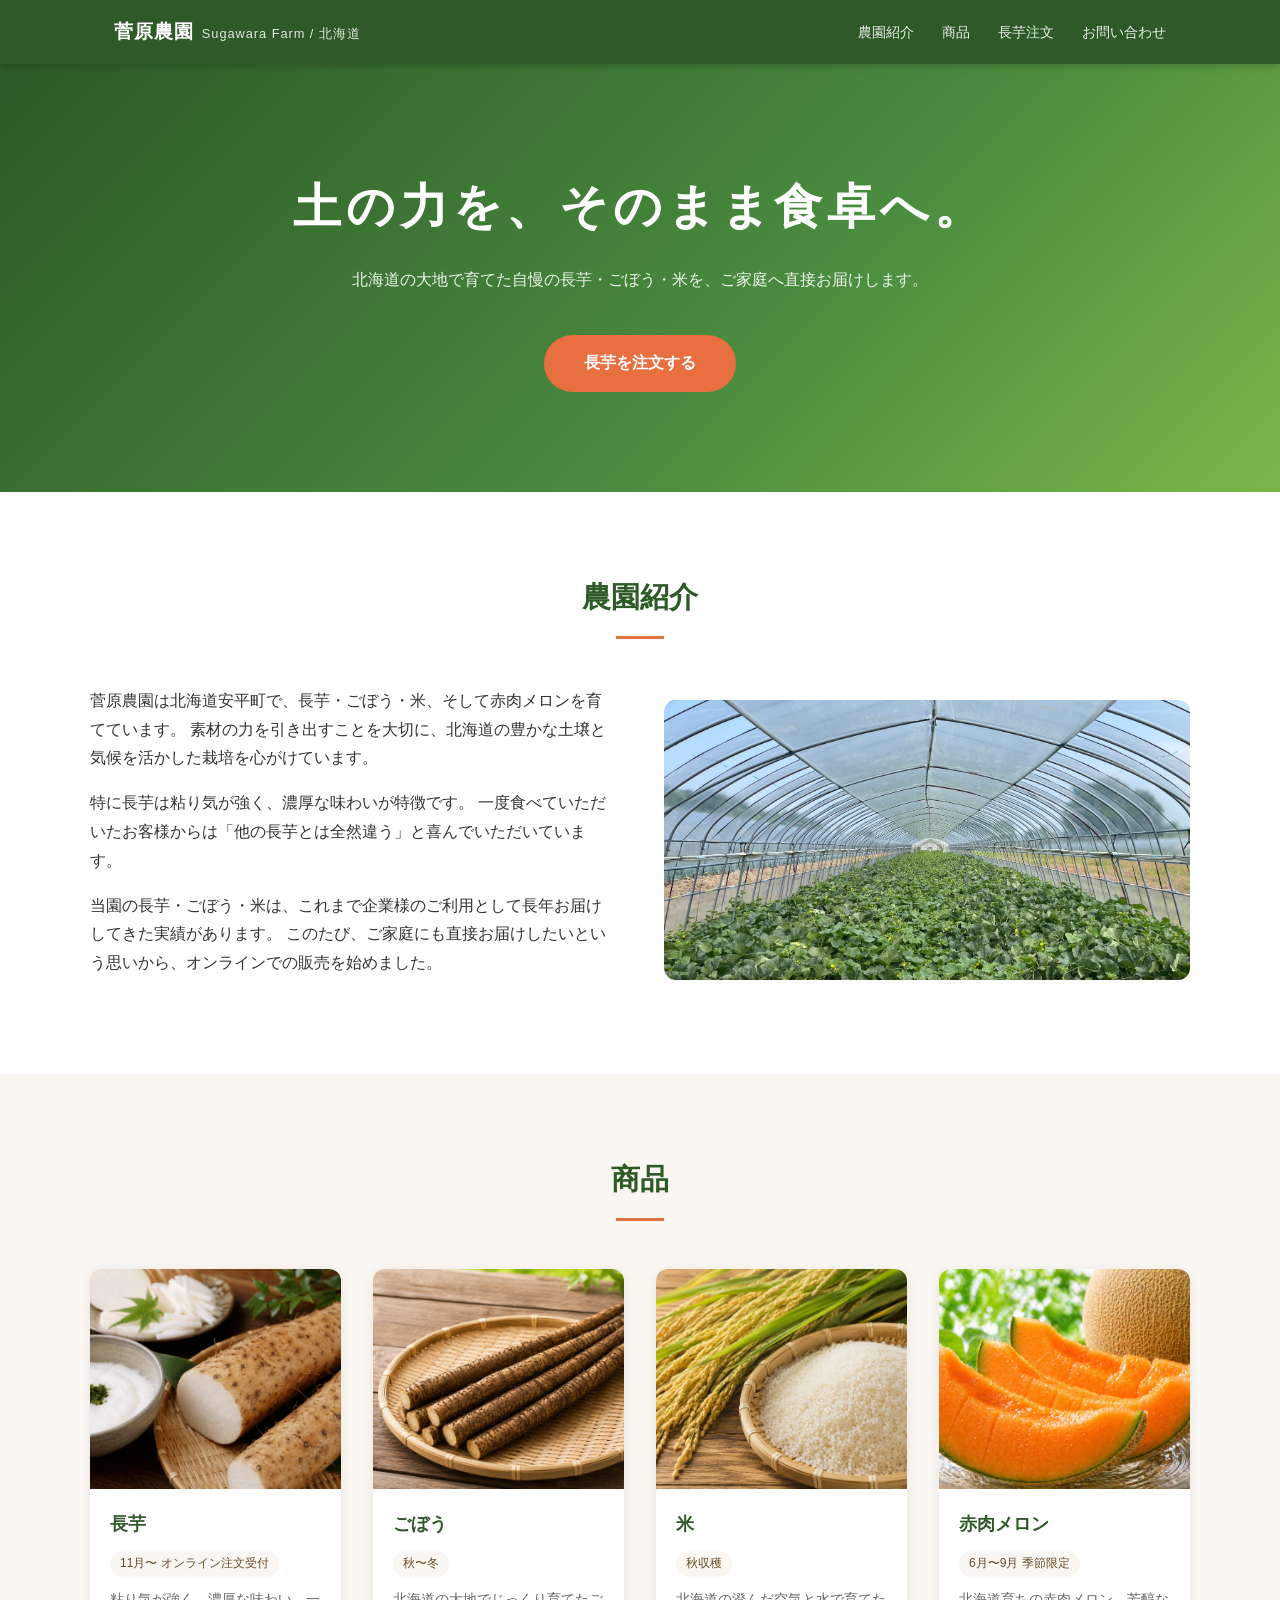
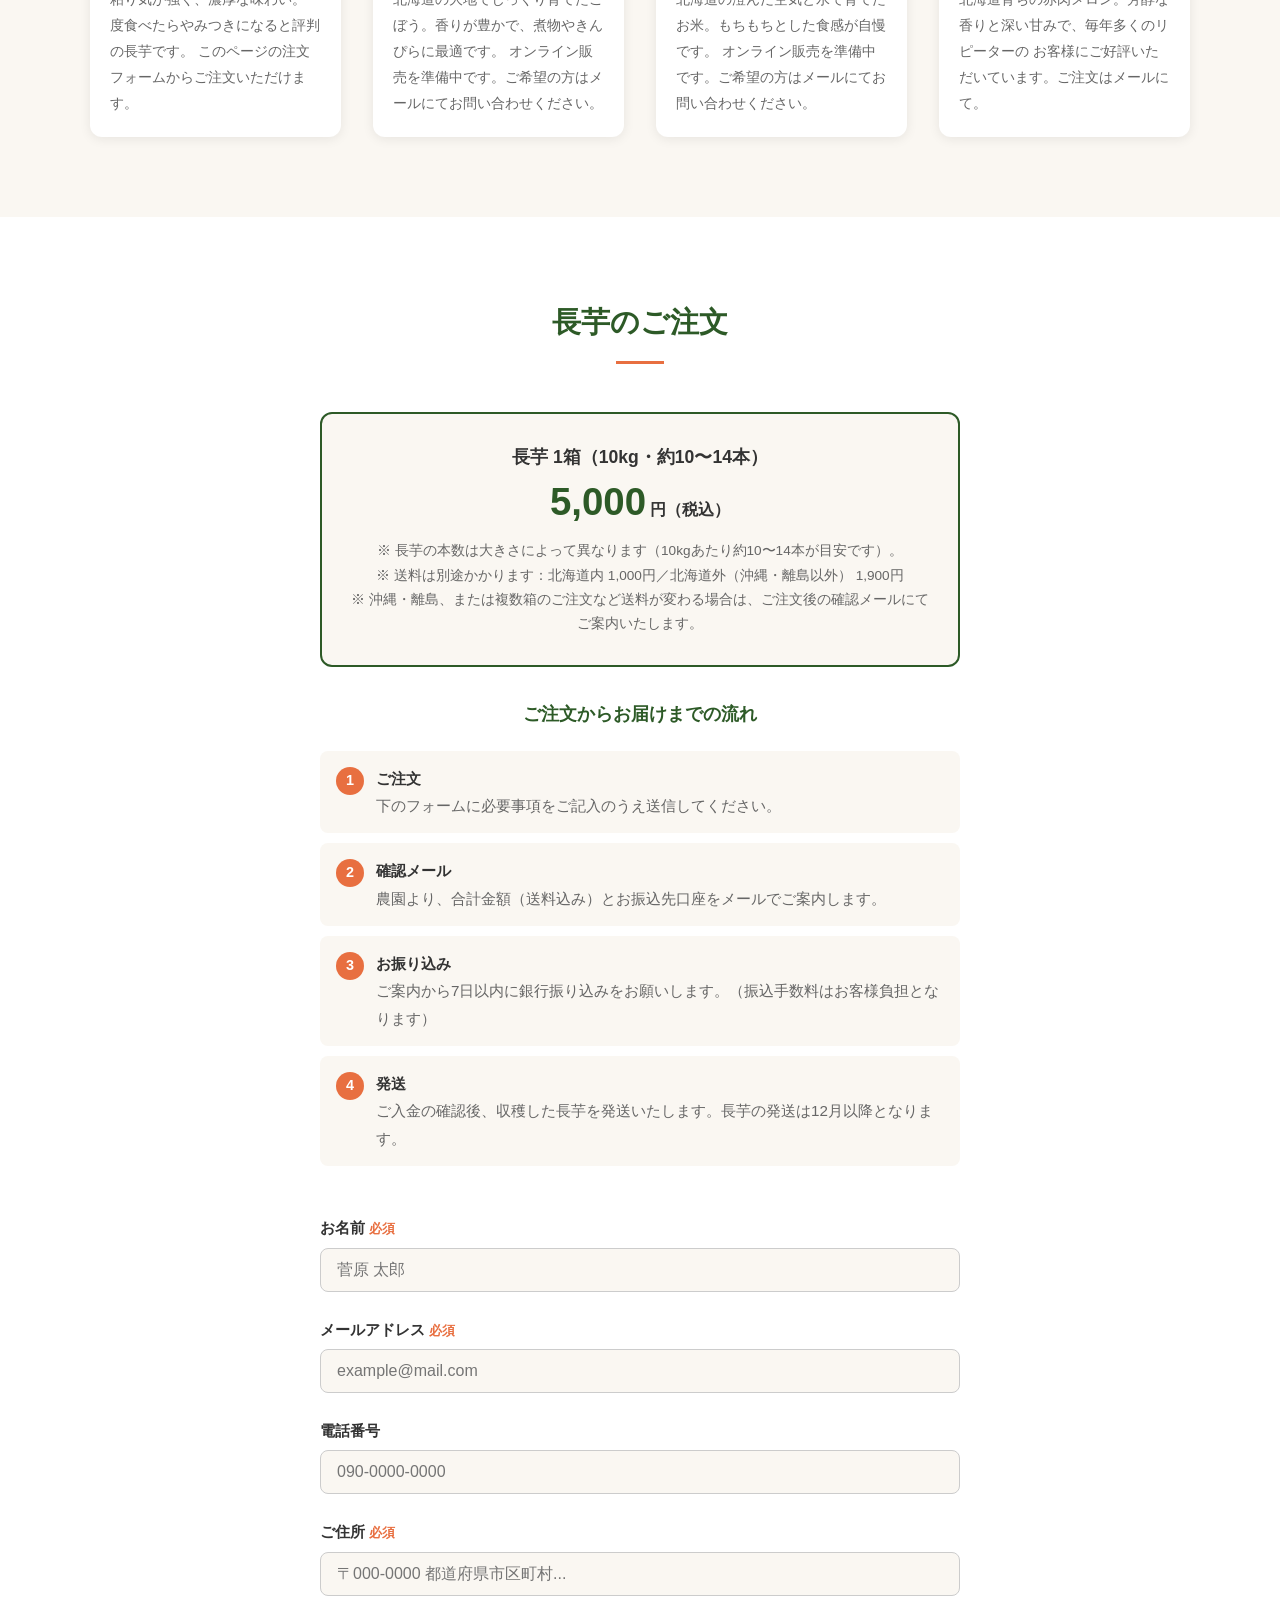
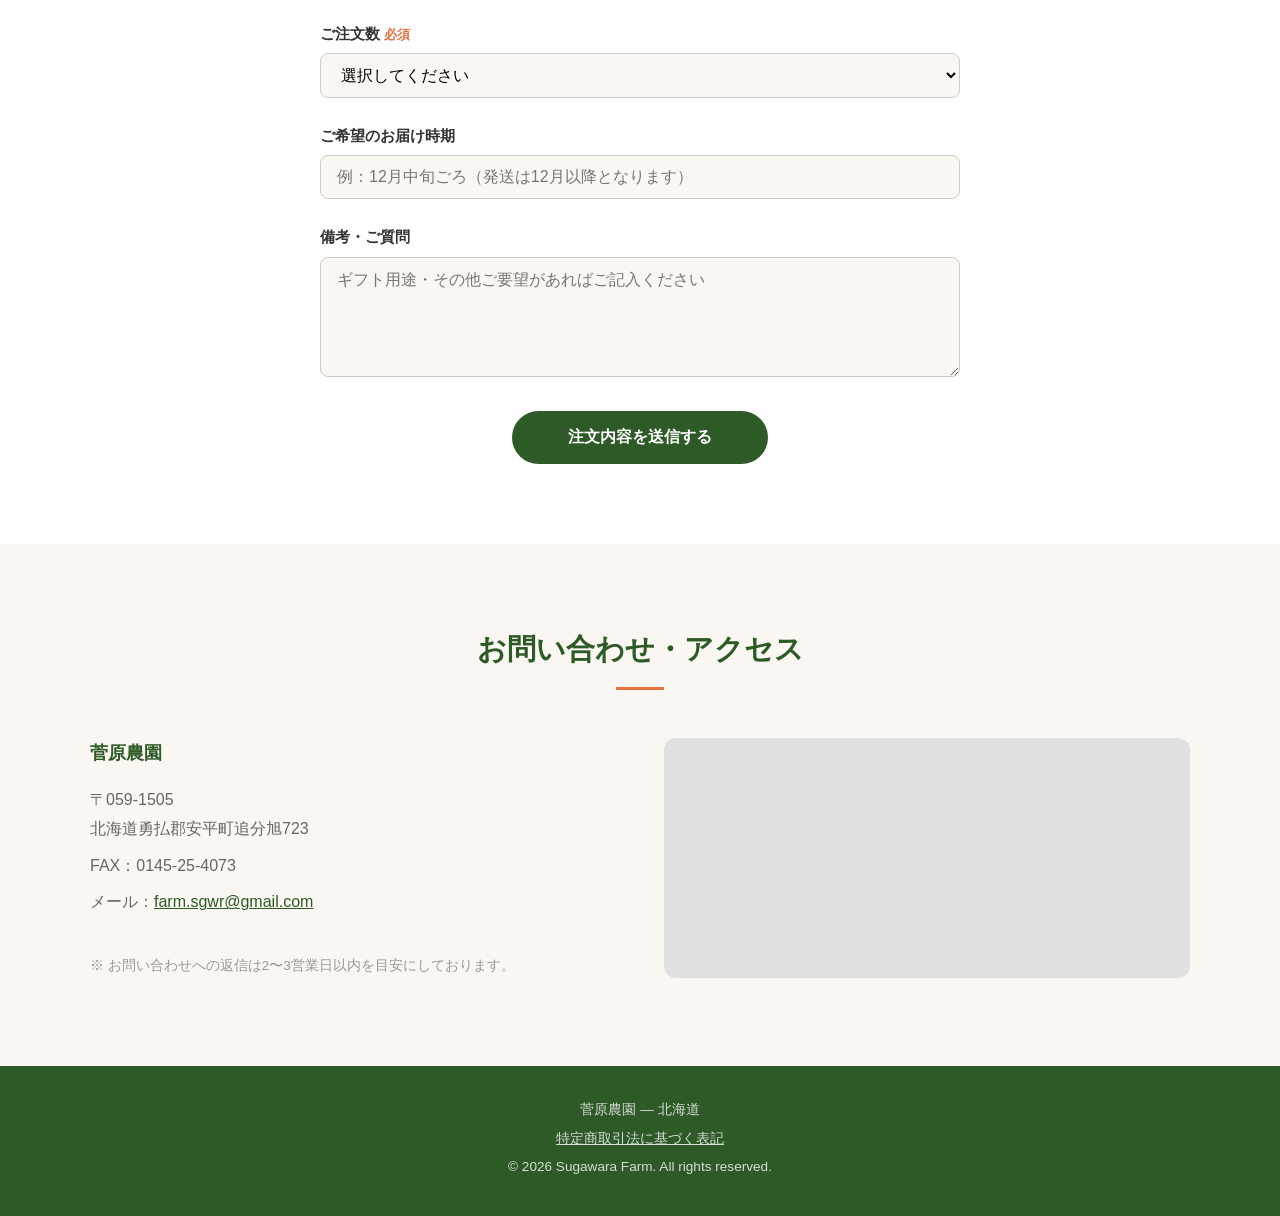
==== commit 8dc879f8: "長芋の価格を5,000円、道内送料を1,000円、発送時期を12月以降に変更 Co-Authored-By: Claude Fable 5.2 <noreply@anthropic.com>" ====
--- a/index.html
+++ b/index.html
@@ -136,8 +136,8 @@
 
       <div class="price-box">
         <p class="price-item">長芋 1箱（10kg・約10〜14本）</p>
-        <p class="price-value">4,000<span>円（税込）</span></p>
-        <p class="price-note">※ 長芋の本数は大きさによって異なります（10kgあたり約10〜14本が目安です）。<br>※ 送料は別途かかります：北海道内 900円／北海道外（沖縄・離島以外） 1,900円<br>※ 沖縄・離島、または複数箱のご注文など送料が変わる場合は、ご注文後の確認メールにてご案内いたします。</p>
+        <p class="price-value">5,000<span>円（税込）</span></p>
+        <p class="price-note">※ 長芋の本数は大きさによって異なります（10kgあたり約10〜14本が目安です）。<br>※ 送料は別途かかります：北海道内 1,000円／北海道外（沖縄・離島以外） 1,900円<br>※ 沖縄・離島、または複数箱のご注文など送料が変わる場合は、ご注文後の確認メールにてご案内いたします。</p>
       </div>
 
       <div class="order-flow">
@@ -146,7 +146,7 @@
           <li><strong>ご注文</strong><br>下のフォームに必要事項をご記入のうえ送信してください。</li>
           <li><strong>確認メール</strong><br>農園より、合計金額（送料込み）とお振込先口座をメールでご案内します。</li>
           <li><strong>お振り込み</strong><br>ご案内から7日以内に銀行振り込みをお願いします。（振込手数料はお客様負担となります）</li>
-          <li><strong>発送</strong><br>ご入金の確認後、収穫した長芋を発送いたします。長芋の発送は11月以降となります。</li>
+          <li><strong>発送</strong><br>ご入金の確認後、収穫した長芋を発送いたします。長芋の発送は12月以降となります。</li>
         </ol>
       </div>
 
@@ -189,7 +189,7 @@
 
         <div class="form-group">
           <label>ご希望のお届け時期</label>
-          <input type="text" name="delivery" placeholder="例：11月下旬ごろ（発送は11月以降となります）">
+          <input type="text" name="delivery" placeholder="例：12月中旬ごろ（発送は12月以降となります）">
         </div>
 
         <div class="form-group">
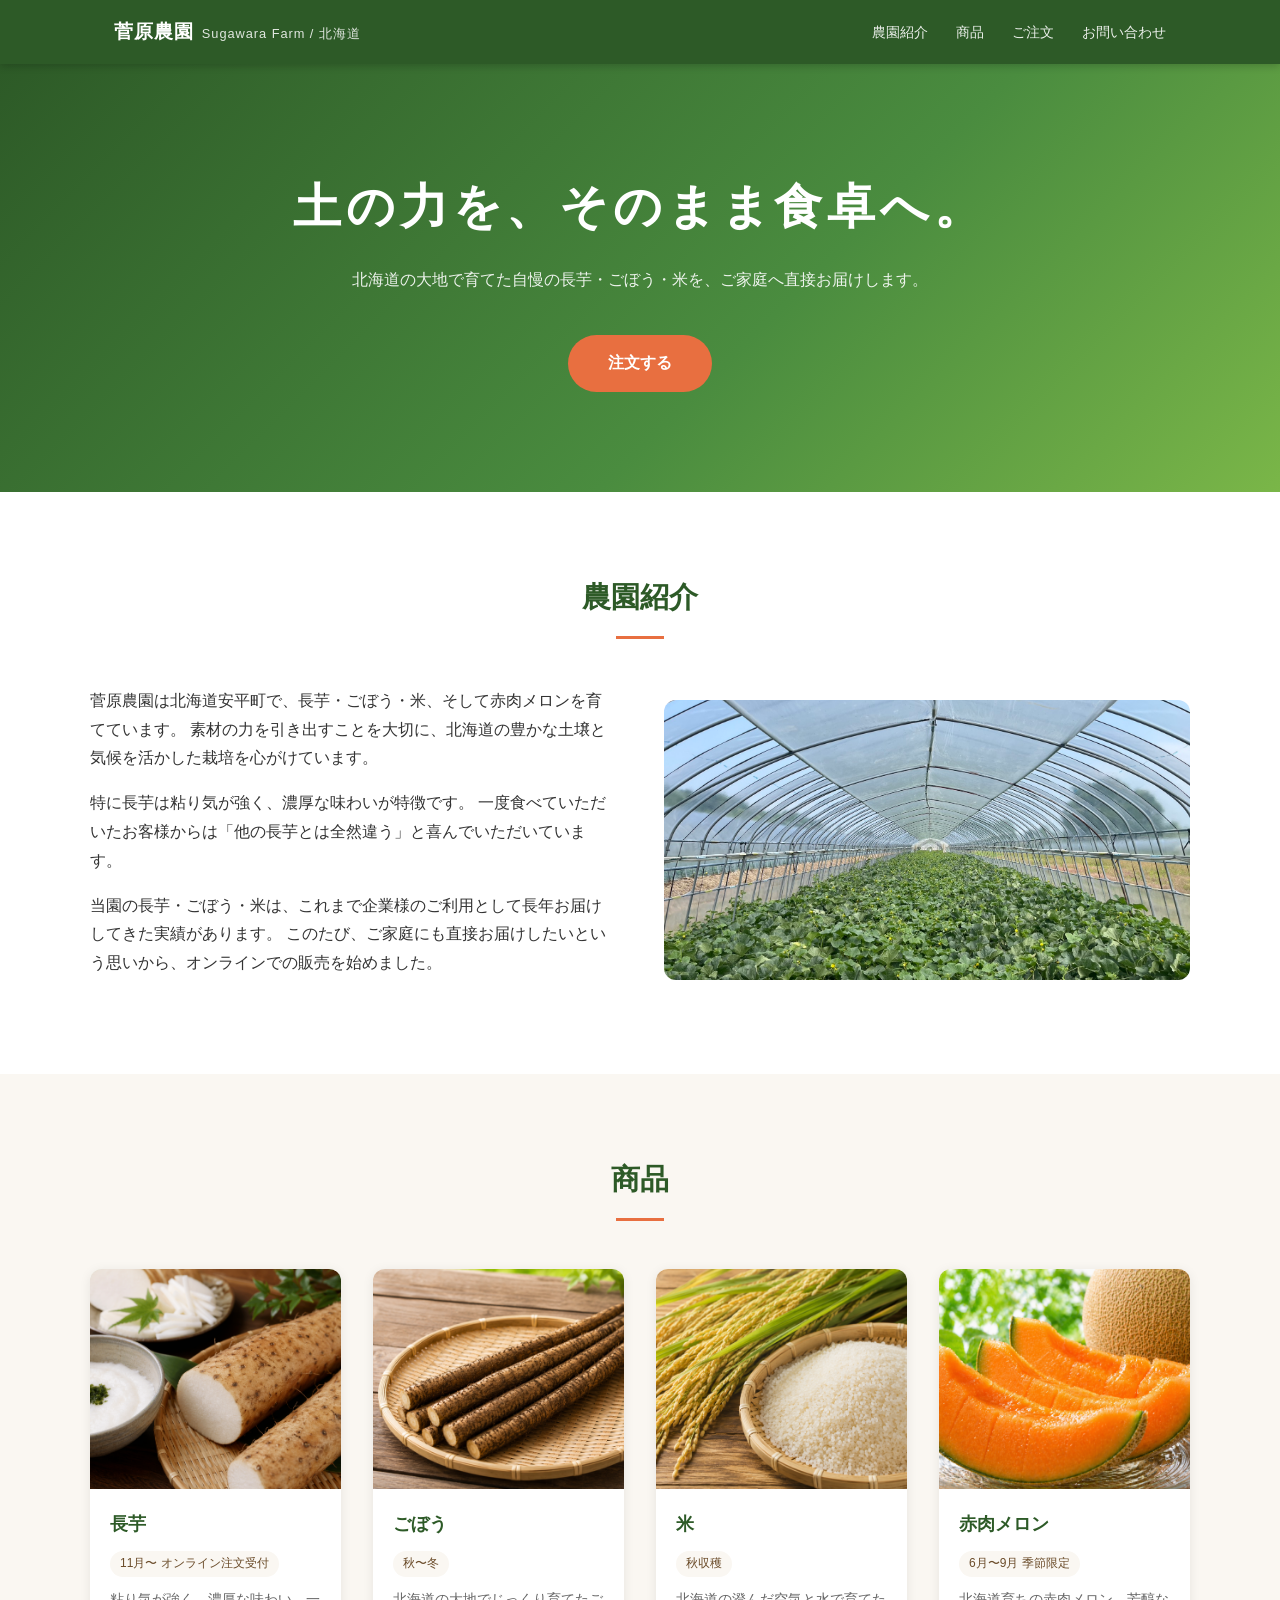
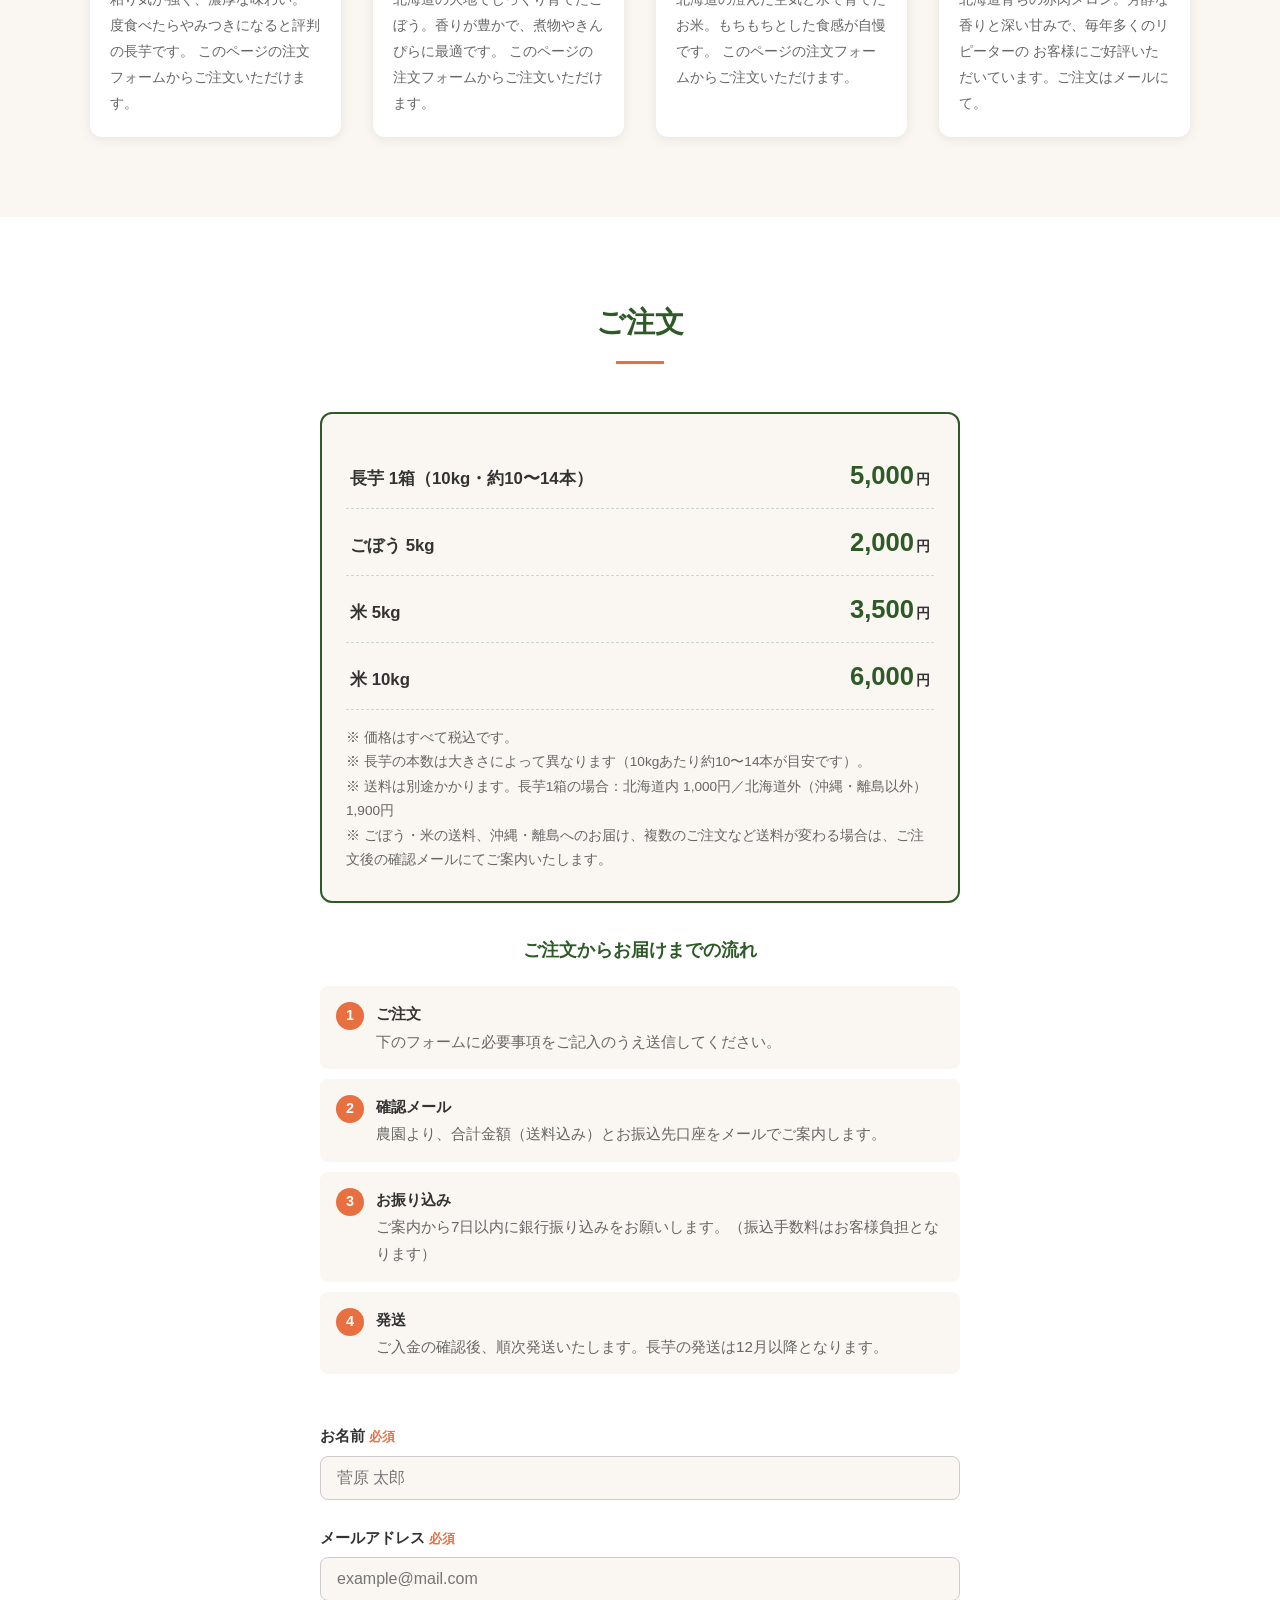
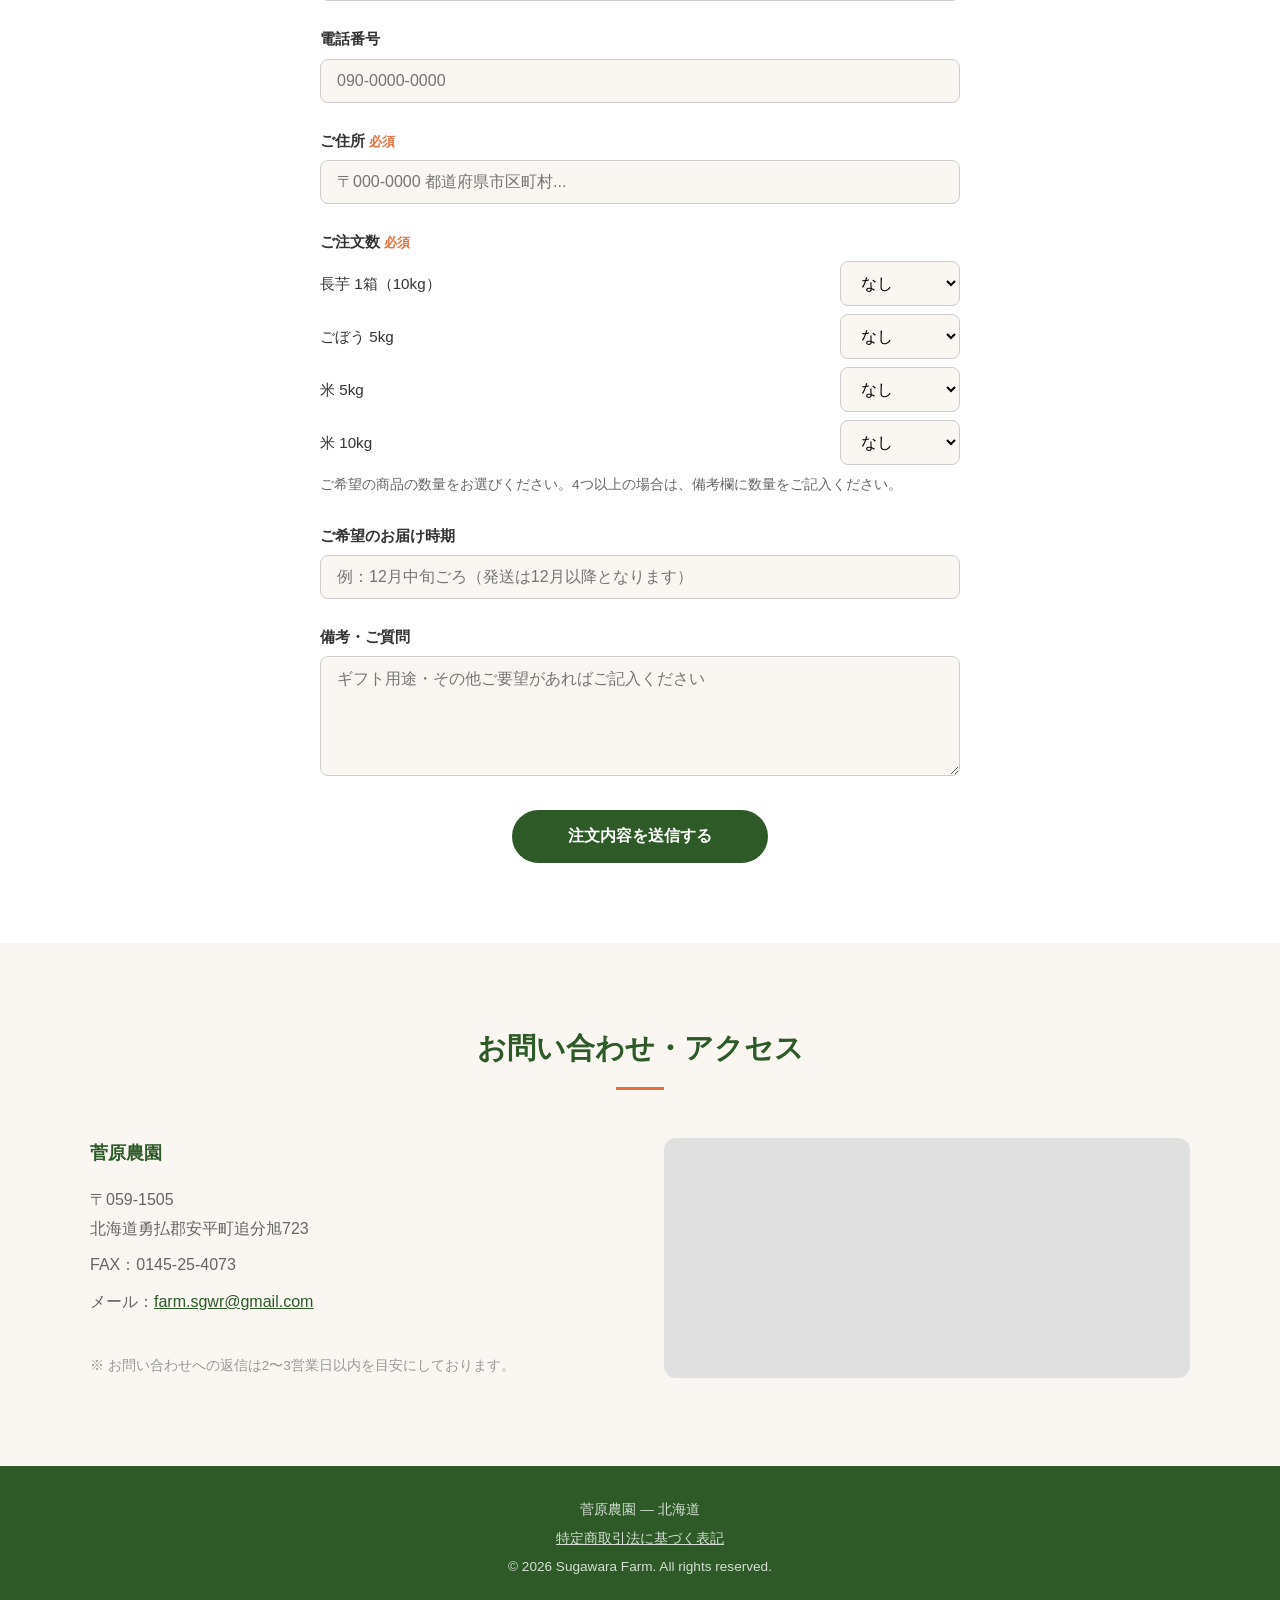
==== commit 2793ad0c: "ごぼう・米の価格を掲載し、注文フォームで注文できるように変更 ごぼう5kg 2,000円、米5kg 3,500円、米10kg 6,000円。  Co-Authored-By: Claude Fable" ====
--- a/index.html
+++ b/index.html
@@ -4,7 +4,7 @@
   <meta charset="UTF-8">
   <meta name="viewport" content="width=device-width, initial-scale=1.0">
   <title>菅原農園 | 北海道安平町の長芋・ごぼう・米を産地直送</title>
-  <meta name="description" content="北海道安平町の菅原農園。粘りの強い長芋、香り豊かなごぼう、お米を産地直送でお届けします。長芋はオンライン注文受付。季節限定の赤肉メロンも。">
+  <meta name="description" content="北海道安平町の菅原農園。粘りの強い長芋、香り豊かなごぼう、お米を産地直送でお届けします。長芋・ごぼう・米はオンラインでご注文いただけます。季節限定の赤肉メロンも。">
   <link rel="stylesheet" href="css/style.css">
 </head>
 <body>
@@ -19,7 +19,7 @@
         <ul>
           <li><a href="#about">農園紹介</a></li>
           <li><a href="#products">商品</a></li>
-          <li><a href="#order">長芋注文</a></li>
+          <li><a href="#order">ご注文</a></li>
           <li><a href="#contact">お問い合わせ</a></li>
         </ul>
       </nav>
@@ -30,7 +30,7 @@
   <section class="hero">
     <p class="hero-catchcopy">土の力を、そのまま食卓へ。</p>
     <p class="hero-sub">北海道の大地で育てた自慢の長芋・ごぼう・米を、ご家庭へ直接お届けします。</p>
-    <a href="#order" class="hero-btn">長芋を注文する</a>
+    <a href="#order" class="hero-btn">注文する</a>
   </section>
 
   <!-- 農園紹介 -->
@@ -90,7 +90,7 @@
             <span class="product-season">秋〜冬</span>
             <p class="product-desc">
               北海道の大地でじっくり育てたごぼう。香りが豊かで、煮物やきんぴらに最適です。
-              オンライン販売を準備中です。ご希望の方はメールにてお問い合わせください。
+              このページの注文フォームからご注文いただけます。
             </p>
           </div>
         </div>
@@ -105,7 +105,7 @@
             <span class="product-season">秋収穫</span>
             <p class="product-desc">
               北海道の澄んだ空気と水で育てたお米。もちもちとした食感が自慢です。
-              オンライン販売を準備中です。ご希望の方はメールにてお問い合わせください。
+              このページの注文フォームからご注文いただけます。
             </p>
           </div>
         </div>
@@ -129,15 +129,19 @@
     </div>
   </section>
 
-  <!-- 長芋注文フォーム -->
+  <!-- 注文フォーム -->
   <section id="order">
     <div class="section-inner">
-      <h2 class="section-title">長芋のご注文</h2>
+      <h2 class="section-title">ご注文</h2>
 
       <div class="price-box">
-        <p class="price-item">長芋 1箱（10kg・約10〜14本）</p>
-        <p class="price-value">5,000<span>円（税込）</span></p>
-        <p class="price-note">※ 長芋の本数は大きさによって異なります（10kgあたり約10〜14本が目安です）。<br>※ 送料は別途かかります：北海道内 1,000円／北海道外（沖縄・離島以外） 1,900円<br>※ 沖縄・離島、または複数箱のご注文など送料が変わる場合は、ご注文後の確認メールにてご案内いたします。</p>
+        <ul class="price-list">
+          <li><span class="price-name">長芋 1箱（10kg・約10〜14本）</span><span class="price-amount">5,000<small>円</small></span></li>
+          <li><span class="price-name">ごぼう 5kg</span><span class="price-amount">2,000<small>円</small></span></li>
+          <li><span class="price-name">米 5kg</span><span class="price-amount">3,500<small>円</small></span></li>
+          <li><span class="price-name">米 10kg</span><span class="price-amount">6,000<small>円</small></span></li>
+        </ul>
+        <p class="price-note">※ 価格はすべて税込です。<br>※ 長芋の本数は大きさによって異なります（10kgあたり約10〜14本が目安です）。<br>※ 送料は別途かかります。長芋1箱の場合：北海道内 1,000円／北海道外（沖縄・離島以外） 1,900円<br>※ ごぼう・米の送料、沖縄・離島へのお届け、複数のご注文など送料が変わる場合は、ご注文後の確認メールにてご案内いたします。</p>
       </div>
 
       <div class="order-flow">
@@ -146,7 +150,7 @@
           <li><strong>ご注文</strong><br>下のフォームに必要事項をご記入のうえ送信してください。</li>
           <li><strong>確認メール</strong><br>農園より、合計金額（送料込み）とお振込先口座をメールでご案内します。</li>
           <li><strong>お振り込み</strong><br>ご案内から7日以内に銀行振り込みをお願いします。（振込手数料はお客様負担となります）</li>
-          <li><strong>発送</strong><br>ご入金の確認後、収穫した長芋を発送いたします。長芋の発送は12月以降となります。</li>
+          <li><strong>発送</strong><br>ご入金の確認後、順次発送いたします。長芋の発送は12月以降となります。</li>
         </ol>
       </div>
 
@@ -154,7 +158,7 @@
       <form class="order-form" action="https://formspree.io/f/mzdqyvvo" method="POST">
 
         <!-- 農園に届くメールの件名 -->
-        <input type="hidden" name="_subject" value="【菅原農園】長芋のご注文が届きました">
+        <input type="hidden" name="_subject" value="【菅原農園】ご注文が届きました">
 
         <div class="form-group">
           <label>お名前<span class="required">必須</span></label>
@@ -178,13 +182,45 @@
 
         <div class="form-group">
           <label>ご注文数<span class="required">必須</span></label>
-          <select name="quantity" required>
-            <option value="">選択してください</option>
-            <option value="1箱（10kg・約10〜14本）">1箱（10kg・約10〜14本）</option>
-            <option value="2箱（20kg・約20〜28本）">2箱（20kg・約20〜28本）</option>
-            <option value="3箱（30kg・約30〜42本）">3箱（30kg・約30〜42本）</option>
-            <option value="その他">その他（備考欄にご記入ください）</option>
-          </select>
+          <div class="qty-list">
+            <div class="qty-row">
+              <label for="qty-nagaimo">長芋 1箱（10kg）</label>
+              <select id="qty-nagaimo" name="長芋 1箱（10kg）" class="qty-select">
+              <option value="なし">なし</option>
+              <option value="1箱">1箱</option>
+              <option value="2箱">2箱</option>
+              <option value="3箱">3箱</option>
+              </select>
+            </div>
+            <div class="qty-row">
+              <label for="qty-gobo">ごぼう 5kg</label>
+              <select id="qty-gobo" name="ごぼう 5kg" class="qty-select">
+              <option value="なし">なし</option>
+              <option value="1つ">1つ</option>
+              <option value="2つ">2つ</option>
+              <option value="3つ">3つ</option>
+              </select>
+            </div>
+            <div class="qty-row">
+              <label for="qty-kome5">米 5kg</label>
+              <select id="qty-kome5" name="米 5kg" class="qty-select">
+              <option value="なし">なし</option>
+              <option value="1つ">1つ</option>
+              <option value="2つ">2つ</option>
+              <option value="3つ">3つ</option>
+              </select>
+            </div>
+            <div class="qty-row">
+              <label for="qty-kome10">米 10kg</label>
+              <select id="qty-kome10" name="米 10kg" class="qty-select">
+              <option value="なし">なし</option>
+              <option value="1つ">1つ</option>
+              <option value="2つ">2つ</option>
+              <option value="3つ">3つ</option>
+              </select>
+            </div>
+          </div>
+          <p class="qty-hint">ご希望の商品の数量をお選びください。4つ以上の場合は、備考欄に数量をご記入ください。</p>
         </div>
 
         <div class="form-group">
@@ -234,5 +270,19 @@
     <p>&copy; 2026 Sugawara Farm. All rights reserved.</p>
   </footer>
 
+  <script>
+    // ご注文数がすべて「なし」のまま送信されないようにする
+    (function () {
+      var form = document.querySelector('.order-form');
+      if (!form) return;
+      var selects = form.querySelectorAll('.qty-select');
+      function check() {
+        var any = Array.prototype.some.call(selects, function (s) { return s.value !== 'なし'; });
+        selects[0].setCustomValidity(any ? '' : 'ご注文の商品を1つ以上お選びください');
+      }
+      Array.prototype.forEach.call(selects, function (s) { s.addEventListener('change', check); });
+      check();
+    })();
+  </script>
 </body>
 </html>
--- a/css/style.css
+++ b/css/style.css
@@ -326,6 +326,65 @@
 }
 
 .price-note {
+  font-size: 0.85rem;
+  color: var(--text-light);
+  text-align: left;
+}
+
+.price-list {
+  list-style: none;
+  margin-bottom: 16px;
+}
+
+.price-list li {
+  display: flex;
+  justify-content: space-between;
+  align-items: baseline;
+  gap: 12px;
+  padding: 10px 4px;
+  border-bottom: 1px dashed #cfd8c8;
+  text-align: left;
+}
+
+.price-name {
+  font-size: 1.05rem;
+  font-weight: bold;
+  color: var(--text);
+}
+
+.price-amount {
+  font-size: 1.6rem;
+  font-weight: bold;
+  color: var(--green);
+  white-space: nowrap;
+}
+
+.price-amount small {
+  font-size: 0.9rem;
+  color: var(--text);
+  margin-left: 2px;
+}
+
+/* 注文数（商品ごと） */
+.qty-row {
+  display: flex;
+  align-items: center;
+  justify-content: space-between;
+  gap: 12px;
+  margin-bottom: 8px;
+}
+
+.form-group .qty-row label {
+  margin-bottom: 0;
+  font-weight: normal;
+}
+
+.form-group .qty-row select {
+  width: 120px;
+  flex-shrink: 0;
+}
+
+.qty-hint {
   font-size: 0.85rem;
   color: var(--text-light);
 }
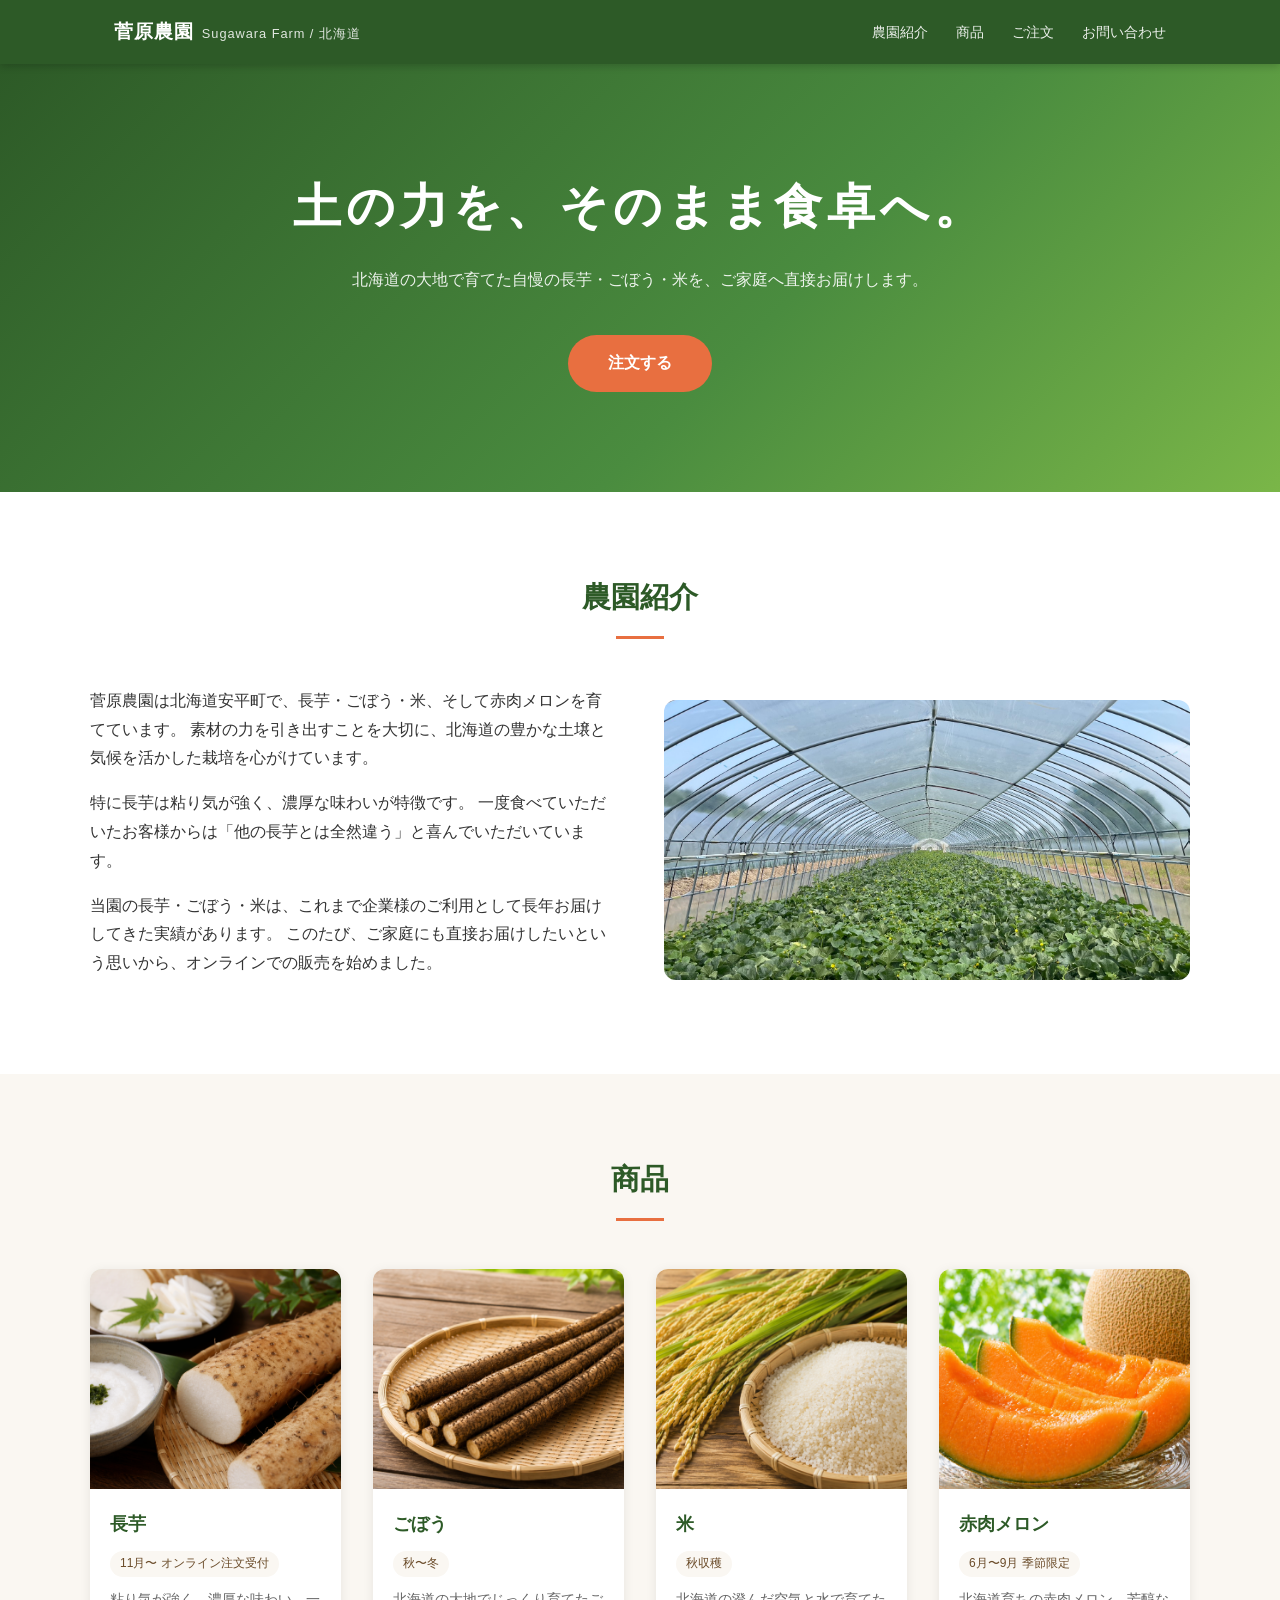
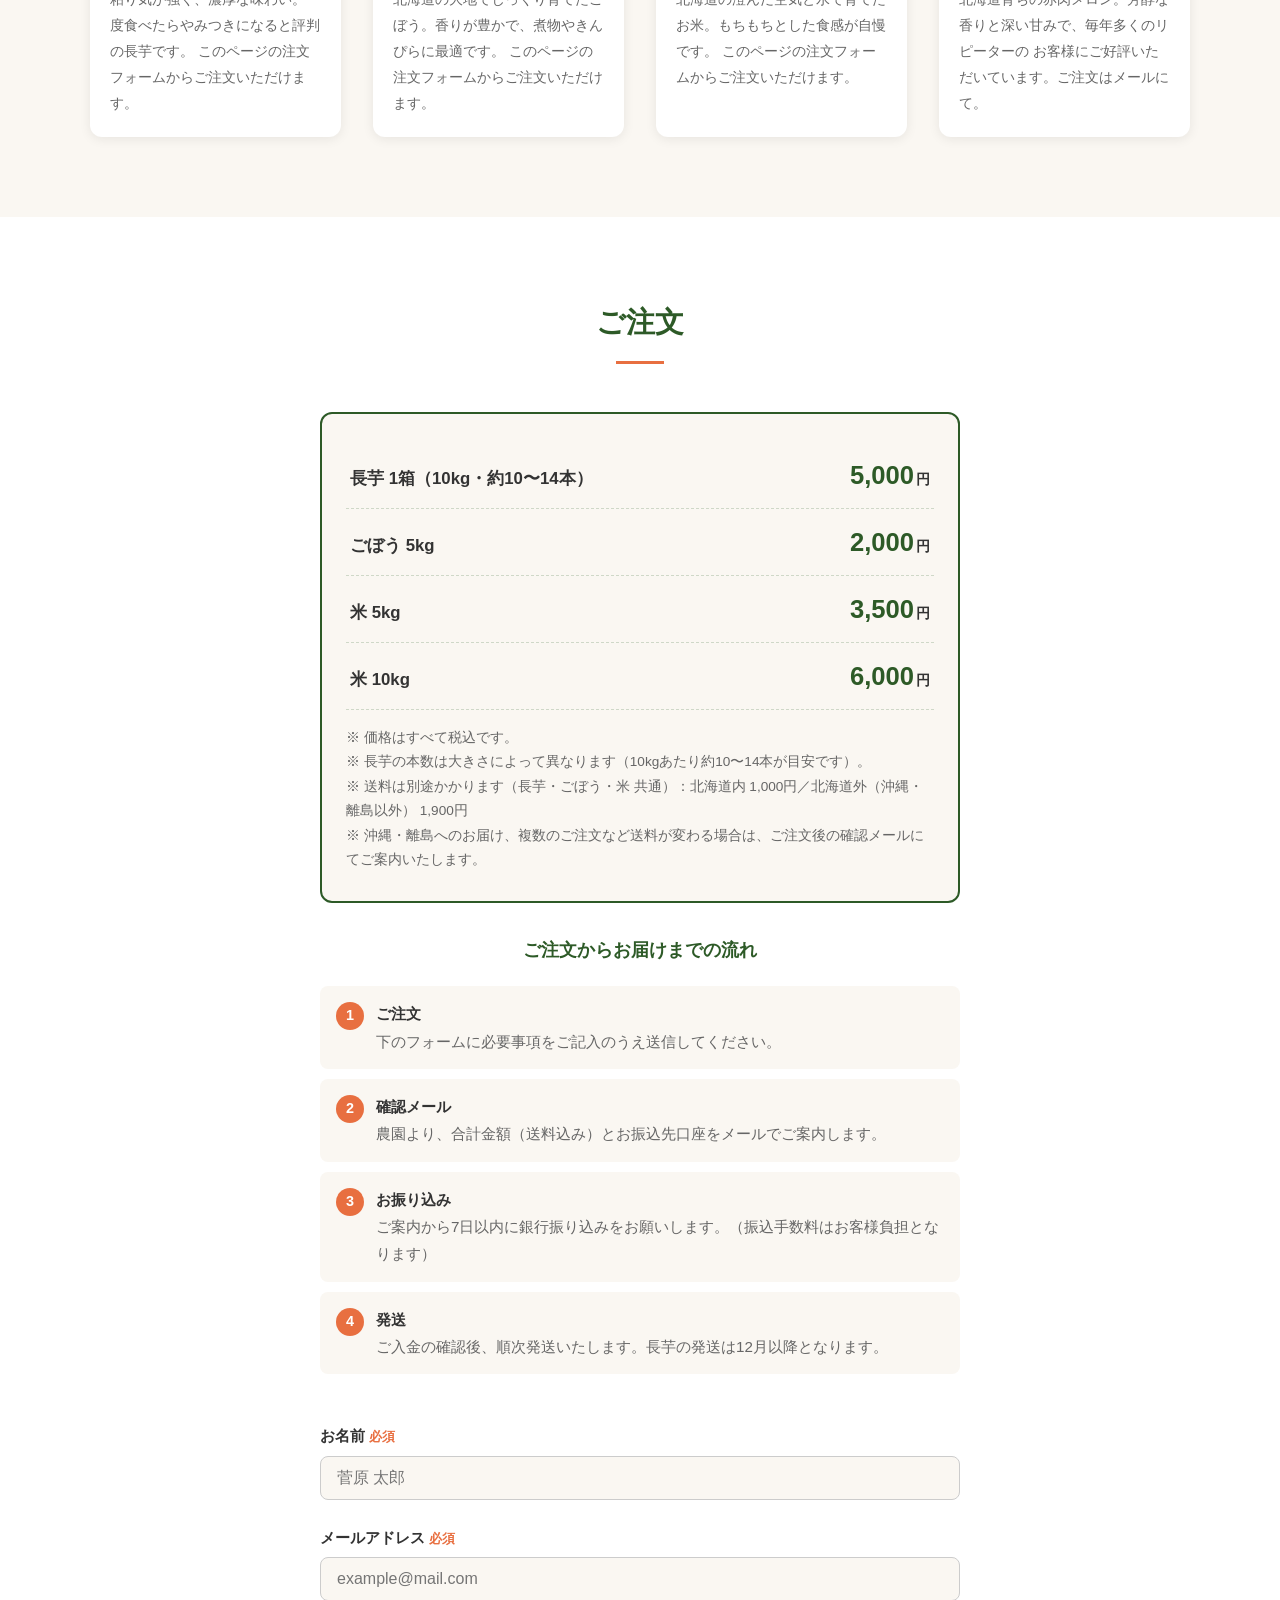
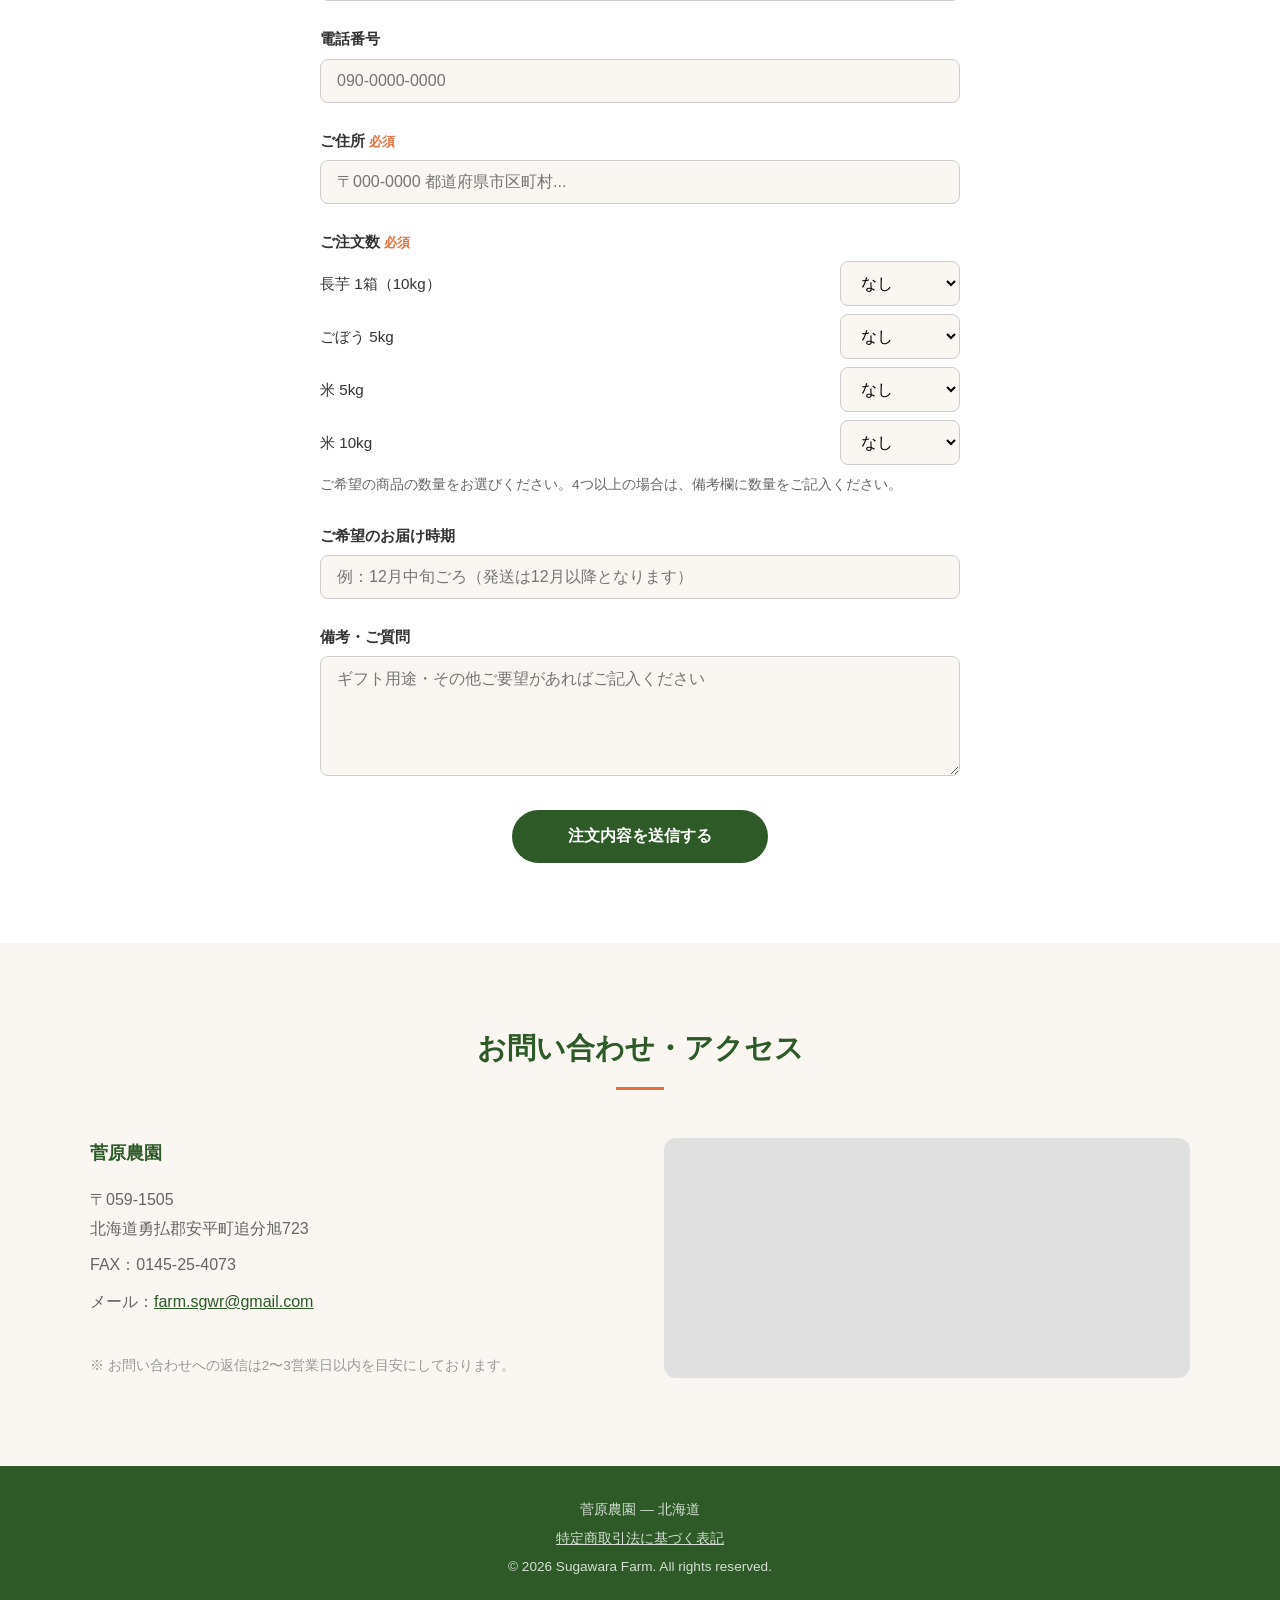
==== commit 2a030a69: "ごぼう・米の送料を長芋と共通（道内1,000円・道外1,900円）と明記 Co-Authored-By: Claude Fable 5.2 <noreply@anthropic.com>" ====
--- a/index.html
+++ b/index.html
@@ -141,7 +141,7 @@
           <li><span class="price-name">米 5kg</span><span class="price-amount">3,500<small>円</small></span></li>
           <li><span class="price-name">米 10kg</span><span class="price-amount">6,000<small>円</small></span></li>
         </ul>
-        <p class="price-note">※ 価格はすべて税込です。<br>※ 長芋の本数は大きさによって異なります（10kgあたり約10〜14本が目安です）。<br>※ 送料は別途かかります。長芋1箱の場合：北海道内 1,000円／北海道外（沖縄・離島以外） 1,900円<br>※ ごぼう・米の送料、沖縄・離島へのお届け、複数のご注文など送料が変わる場合は、ご注文後の確認メールにてご案内いたします。</p>
+        <p class="price-note">※ 価格はすべて税込です。<br>※ 長芋の本数は大きさによって異なります（10kgあたり約10〜14本が目安です）。<br>※ 送料は別途かかります（長芋・ごぼう・米 共通）：北海道内 1,000円／北海道外（沖縄・離島以外） 1,900円<br>※ 沖縄・離島へのお届け、複数のご注文など送料が変わる場合は、ご注文後の確認メールにてご案内いたします。</p>
       </div>
 
       <div class="order-flow">
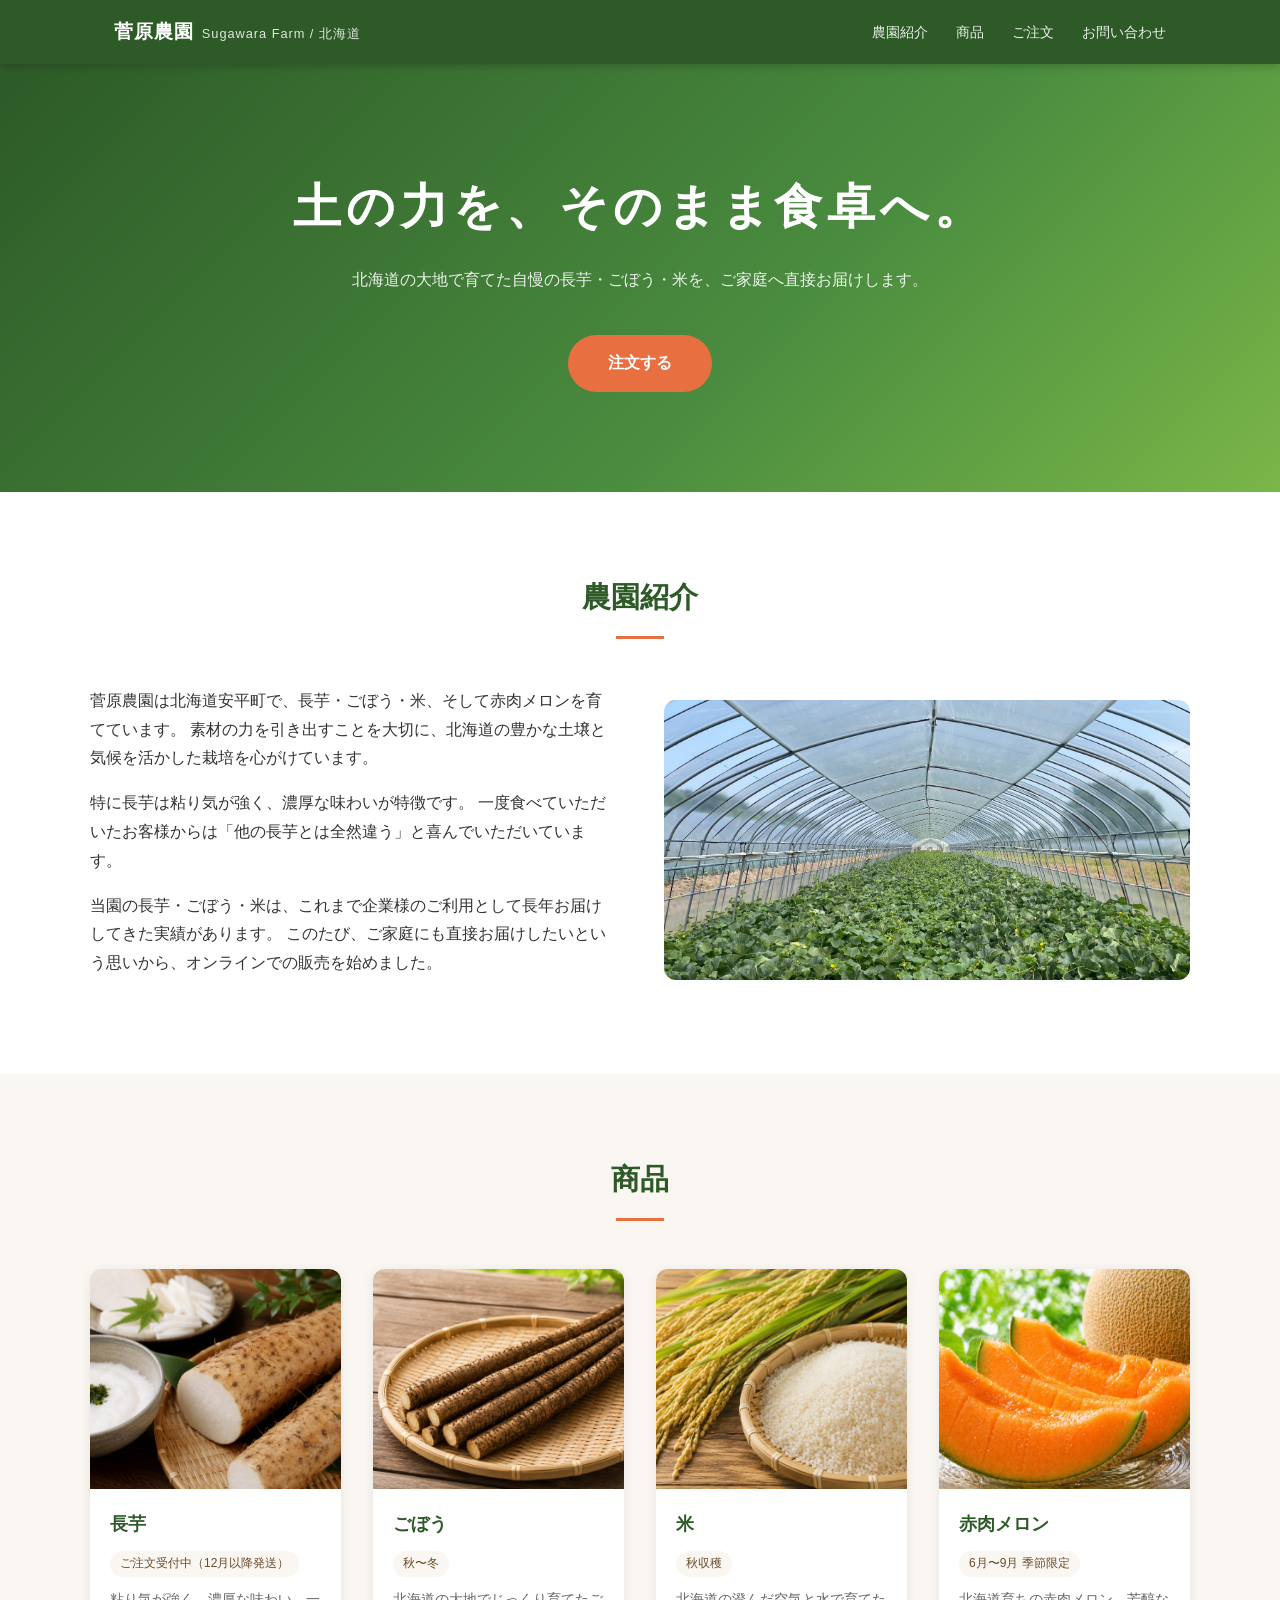
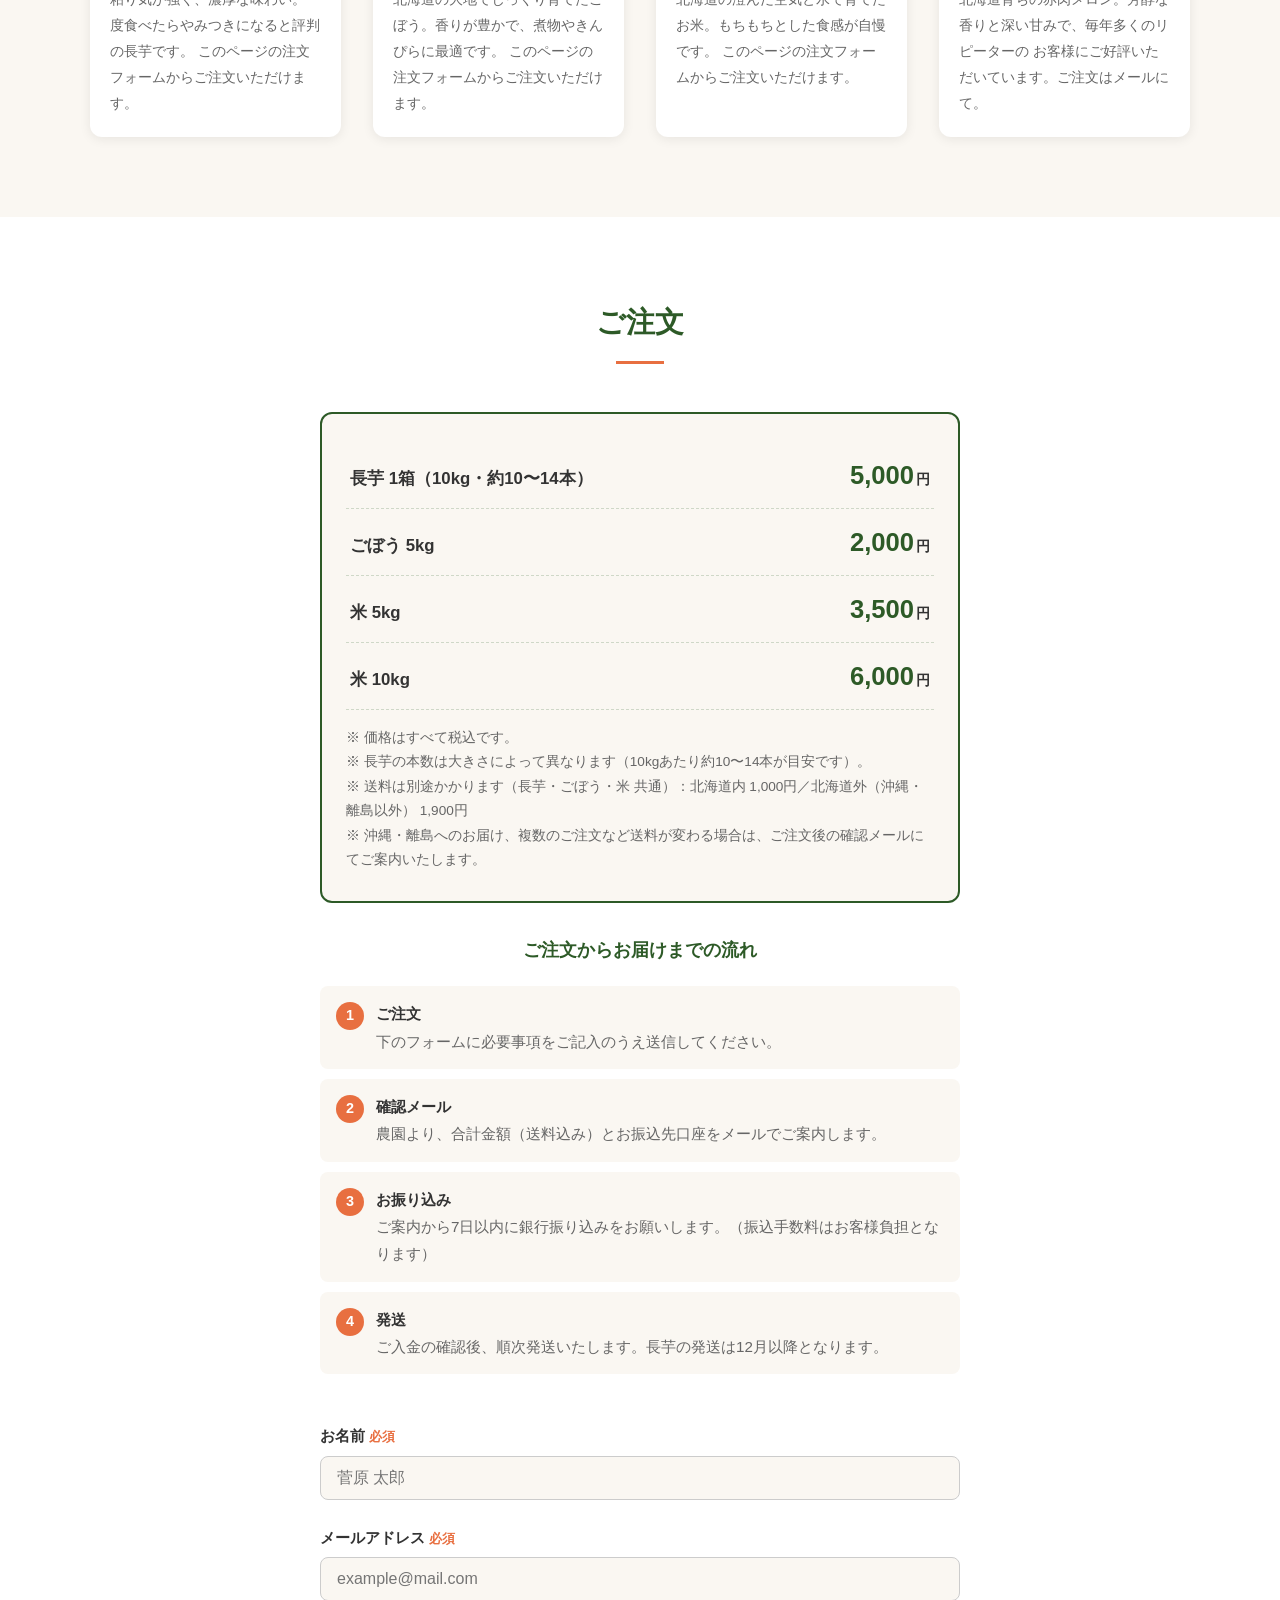
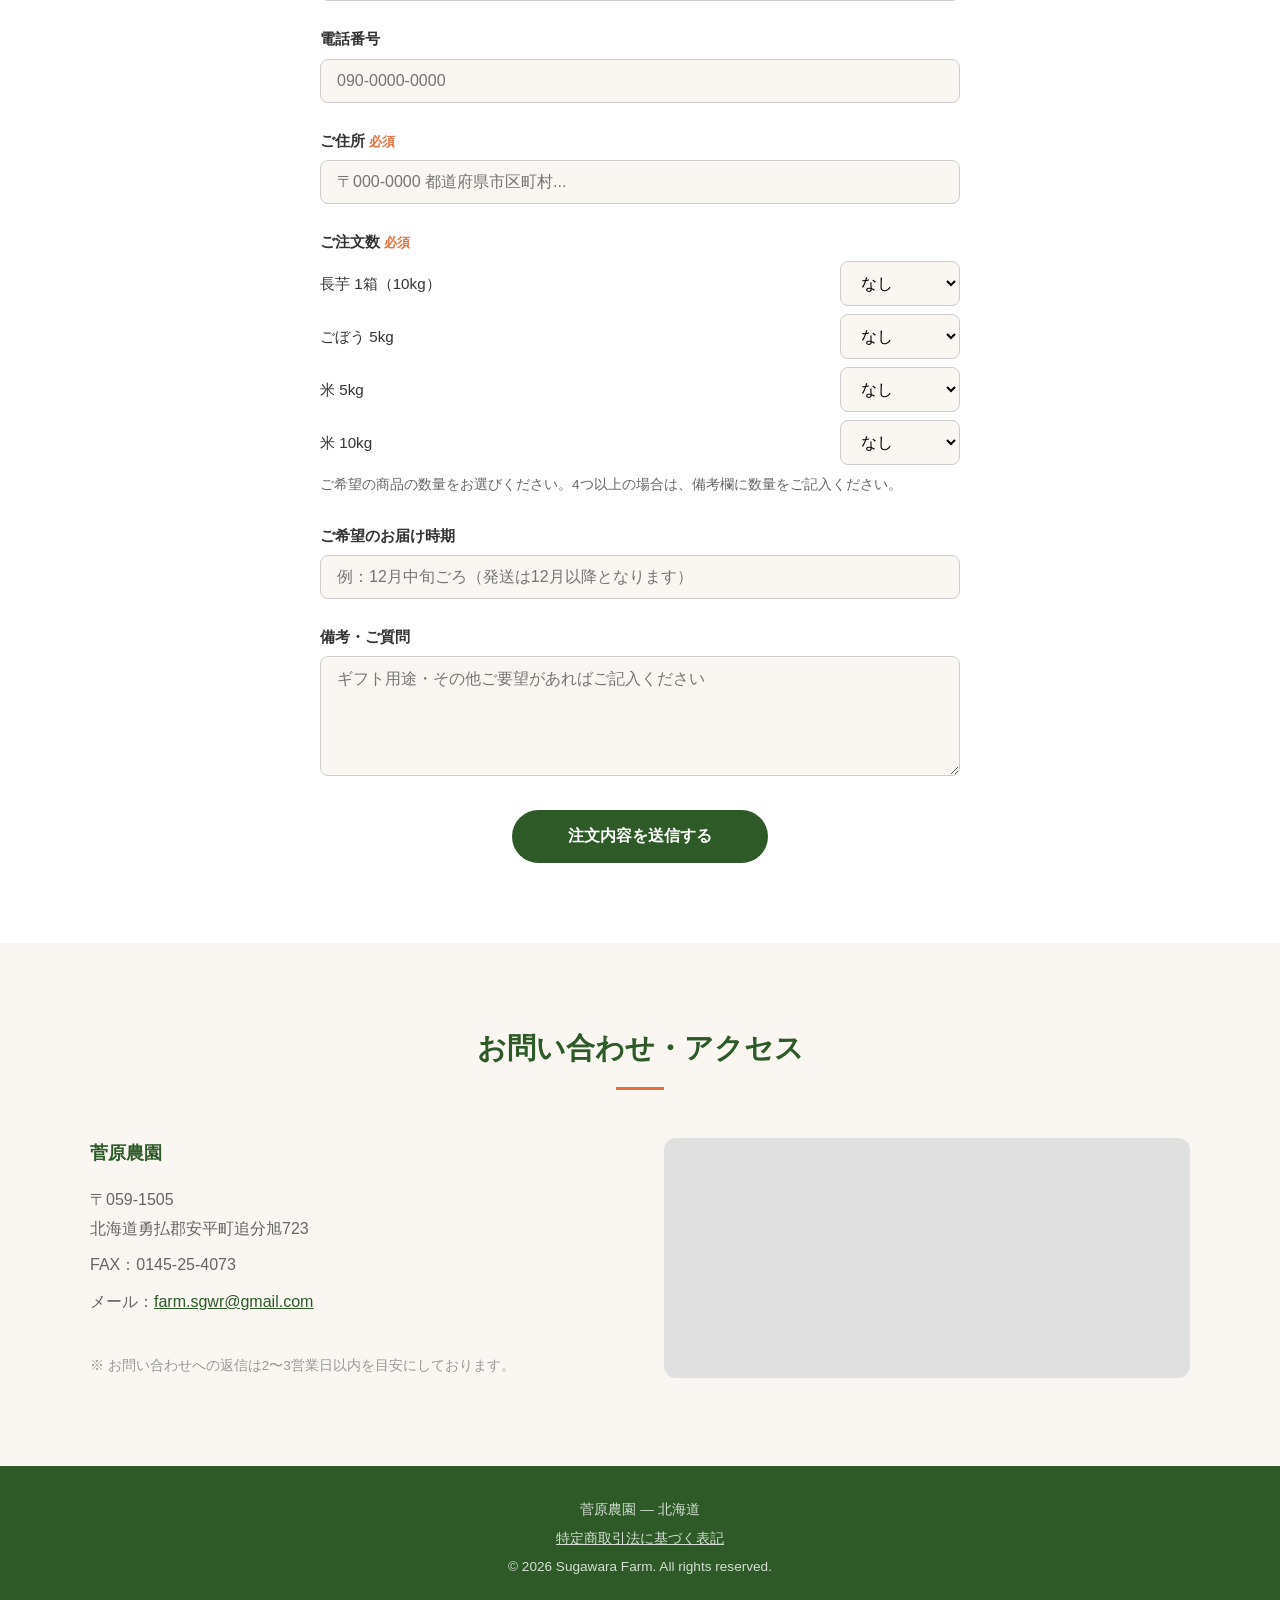
==== commit d3ea0fb0: "長芋の商品欄を「ご注文受付中（12月以降発送）」に変更 Co-Authored-By: Claude Fable 5.2 <noreply@anthropic.com>" ====
--- a/index.html
+++ b/index.html
@@ -72,7 +72,7 @@
           </div>
           <div class="product-body">
             <p class="product-name">長芋</p>
-            <span class="product-season">11月〜 オンライン注文受付</span>
+            <span class="product-season">ご注文受付中（12月以降発送）</span>
             <p class="product-desc">
               粘り気が強く、濃厚な味わい。一度食べたらやみつきになると評判の長芋です。
               このページの注文フォームからご注文いただけます。
